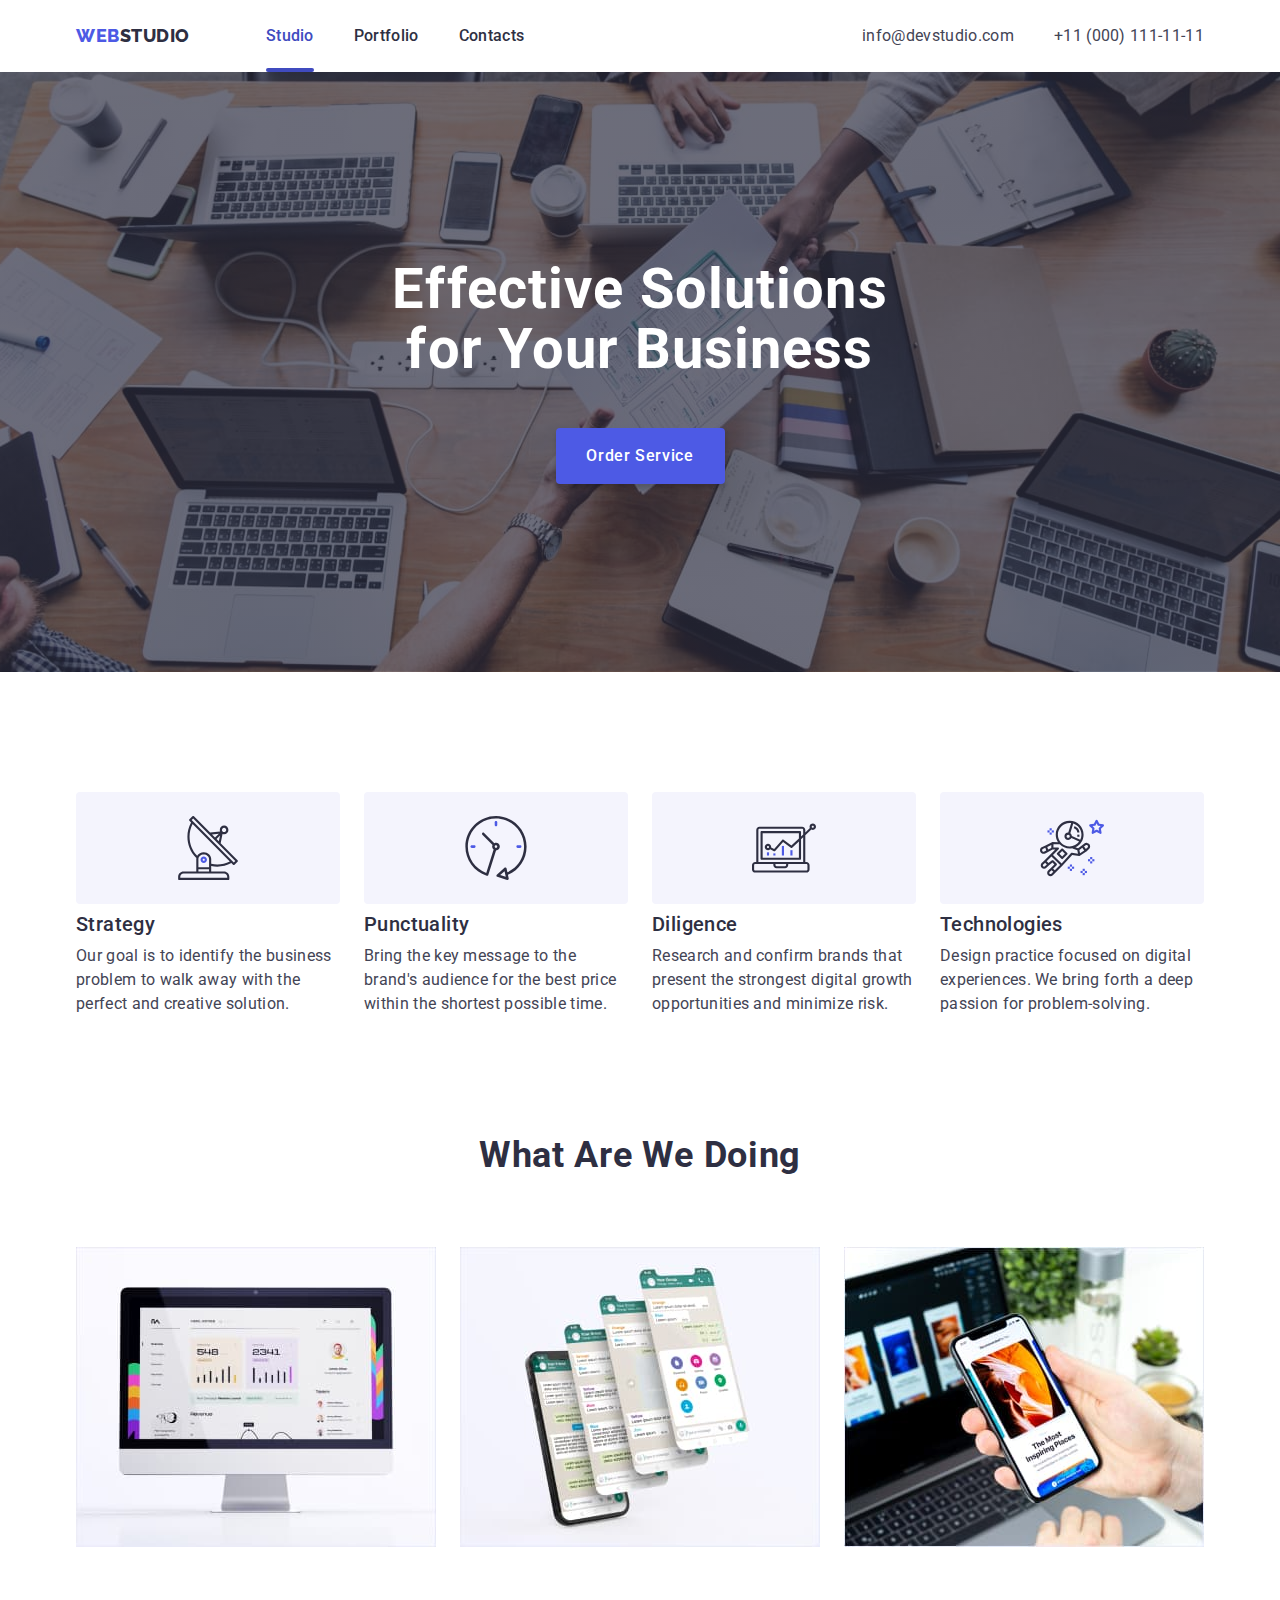
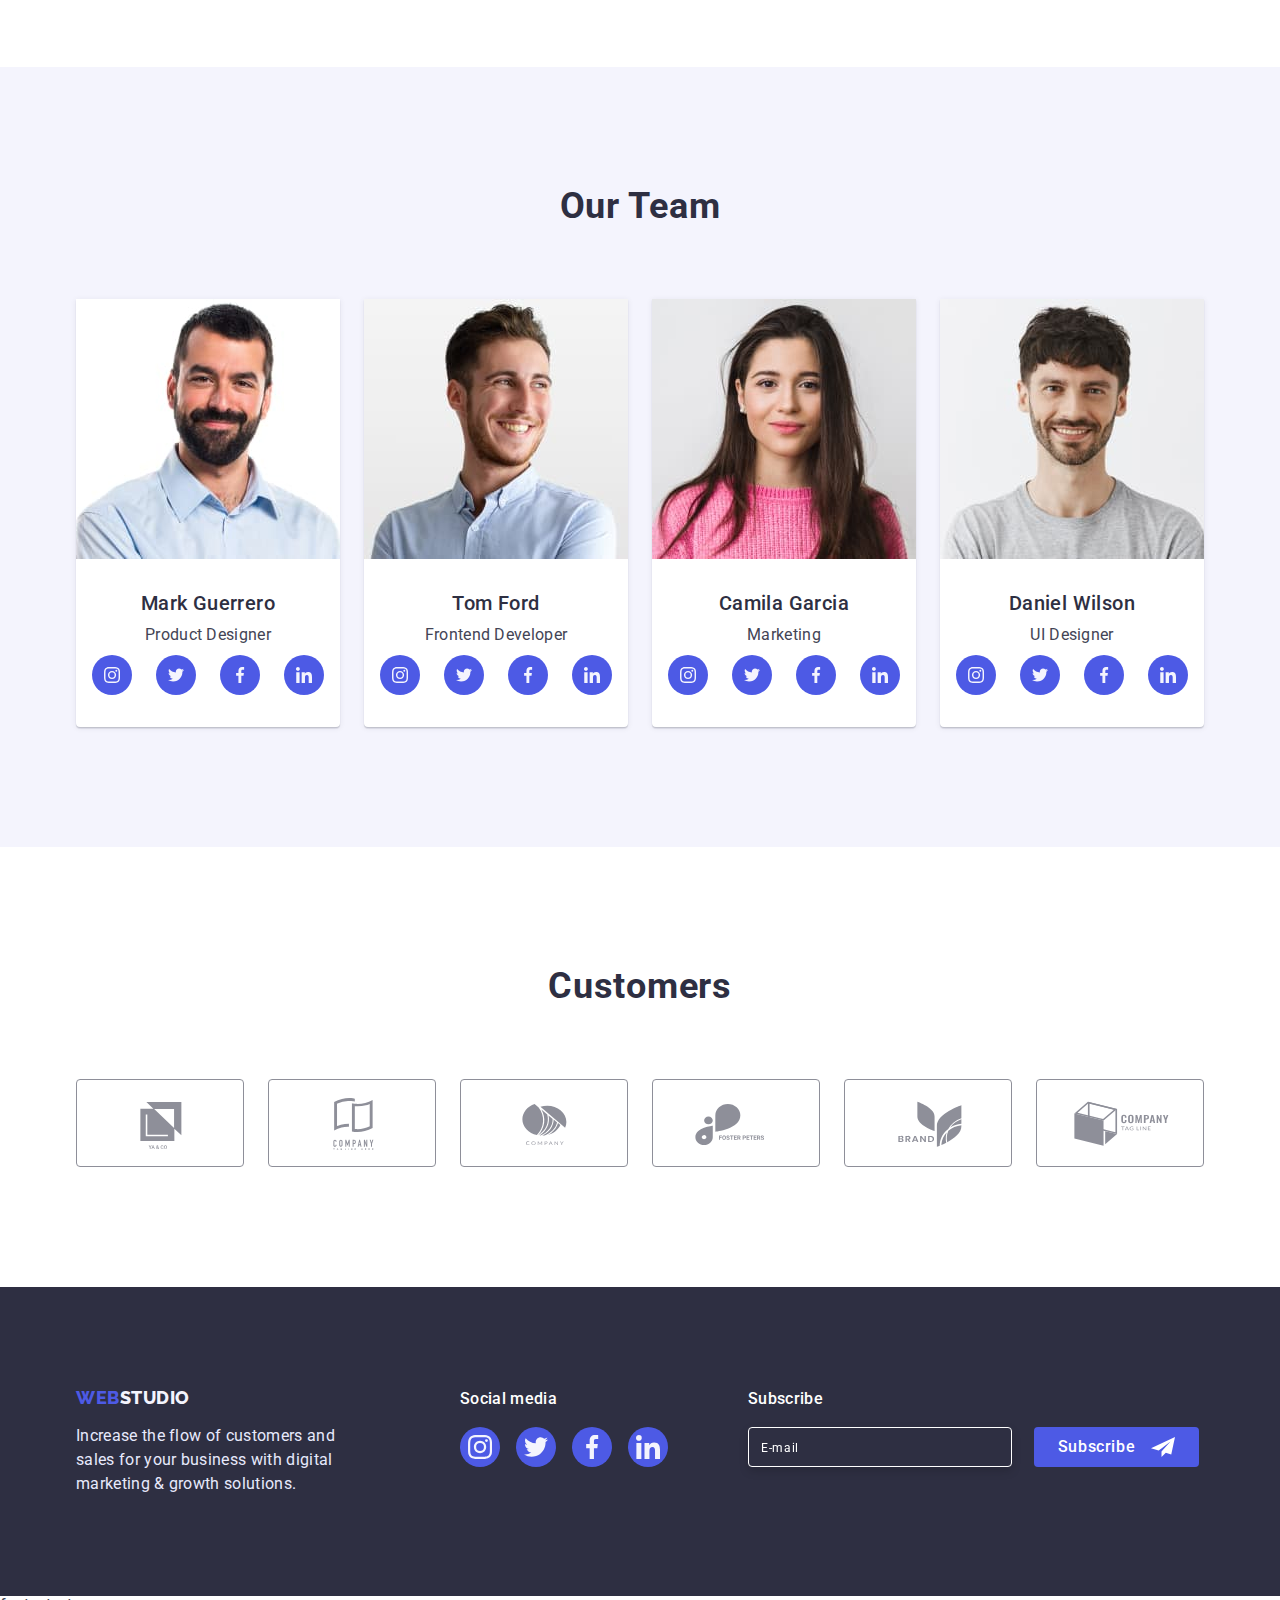
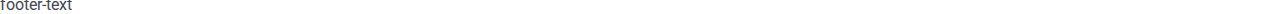
==== index.html @ 2ddf3254 "Add files via upload" ====
<!DOCTYPE html>
<html lang="en">
<head>
    <meta charset="UTF-8">
    <meta http-equiv="X-UA-Compatible" content="IE=edge">
    <meta name="viewport" content="width=device-width, initial-scale=1.0">
    <title>webstudio</title>
    <link rel="preconnect" href="https://fonts.googleapis.com">
    <link rel="preconnect" href="https://fonts.gstatic.com" crossorigin>
    <link rel="stylesheet" href="https://cdnjs.cloudflare.com/ajax/libs/modern-normalize/1.1.0/modern-normalize.min.css">


    <link href="https://fonts.googleapis.com/css2?family=Raleway:wght@800&display=swap" rel="stylesheet">
    <link href="https://fonts.googleapis.com/css2?family=Roboto:wght@400;500;700&display=swap" rel="stylesheet">
   
    <link rel="stylesheet" href="./css/styles.css">
</head>
<body>
<!-- ==============================  PAGE - HEADER  ================== -->
<header class="page-header">
    <div class="divheadindex container"> 
    <!--<div class="wrapper">-->
    <nav class="page-nav">
        <a class="logoone link" href="./index.html">Web<span class="span-logo-header">Studio</span></a>
        <!-- <div class="menu-nav"> -->
        <ul class="menu list">
            <li class="menu-item">
                <a class="menu-link first link" href="./index.html">Studio</a>
            </li>
            <li class="menu-item">
                <a class="menu-link link" href="./portfolio.html">Portfolio</a>
            </li>
            <li class="menu-item">
                <a class="menu-link link" href="">Contacts</a>
            </li>
        </ul>
        <!-- </div> -->
    </nav>
    

    <address class="address">
        <!-- <div class="menu-address"> -->
        <ul class="menu list">
            <li>
                <a class="contact-link link" href="mailto:info@devstudio.com">info@devstudio.com</a>
            </li>
            <li>
                <a class="contact-link link" href="tel:+110001111111">+11 (000) 111-11-11</a>
            </li>
        </ul>
        <!-- </div> -->
    </address>
</div>
</header>



<!-- ////////////////////  FIRST-SECTION     PAGE - MAIN   ////////////////// -->
<main>
<section class="hero-image">
    <div class="container">
    <h1 class="hero-imag-name">Effective Solutions<br>
    for Your Business</h1>
    <button type="button" class="btn" data-modal-open>Order Service</button>
    </div>
</section>
<!-- //////////////////// SECOND-SECTION   ////////////////// -->

<section class="section-two-no-name">
    <div class="container">
    <h2 class="visually-hidden name-sektion-two">Strategy-Technologies</h2>
    <ul class=" list-sekond-section list">
        <li class="section-two-elem"> 
            <div class="icon-box">
            <svg width="64" height="64">
                <use href="./images/sectwo.svg#icon-antenna-1" ></use>
            </svg>
            </div>
            <h3 class="name-sektion-elem">Strategy</h3>
            <p class="section-two-text text">Our goal is to identify the business problem to walk away with the perfect and creative solution.
            </p>
        </li>
        
            <li class="section-two-elem">
                <div class="icon-box">
                <svg width="64" height="64">
                    <use href="./images/sectwo.svg#icon-clock-1"></use>
                </svg>
                </div>
            <h3 class="name-sektion-elem">Punctuality</h3>
            <p class="text">Bring the key message to the brand's audience for the best price within the shortest possible time.</p>
        </li>
    
        <li class="section-two-elem">  
            <div class="icon-box">
            <svg width="64" height="64">
                <use href="./images/sectwo.svg#icon-diagram-1"></use>
            </svg>
            </div>
          <h3 class="name-sektion-elem">Diligence</h3>
            <p class="text" >Research and confirm brands that present the strongest digital growth opportunities and minimize risk.
        </p>
        </li>
        
            <li class="section-two-elem">
                <div class="icon-box">
                <svg width="64" height="64">
                    <use href="./images/sectwo.svg#icon-astronaut-1"></use>
                </svg>
                </div>
            <h3 class="name-sektion-elem">Technologies</h3>
            <p class="text" >Design practice focused on digital experiences. We bring forth a deep passion for problem-solving.
            </p>

        </li>
    </ul> 
    </div>
</section>
<!-- //////////////////// Three-SECTION   ////////////////// -->

<section class="section-three">
    <div class="container">
    <h2 class="name-sektion-three">What are we doing</h2>
    <ul class="tree-list list">
        <li class="tree-elem"><img src="./images/1mac.jpg" alt="cute cat" width="360"></li>
        <li class="tree-elem"><img src="./images/1iphone.jpg" alt="cute cat" width="360"></li>
        <li class="tree-elem"><img src="./images/1macbook.jpg" alt="cute cat" width="360"></li>
    </ul>
    </div>
</section> 

<!-- //////////////////// FO-SECTION   ////////////////// -->
<section class="section-fo">
    <div class="container">
            <h2 class="name-sektion-fo">Our Team</h2>
        <ul class="section-fo-list list">

            <li class="section-fo-list-elem">
            <img src="./images/photo1.jpg" alt="cute cat" width="264">
            <div class="name-worker">  
            <h3 class="name-sektion-fo-elem">Mark Guerrero</h3>
            <p class="text">Product Designer</p> 
        <ul class="cardcontent list">
            <li class="li-footer"><a class="soc-link link" href="https://instagram.com" target="_blank"
                    rel="noopener noreferrer" aria-label="Instagram icon">
                    <svg class="socials-icon" width="16" height="16">
                        <use href="./images/footer-icons.svg#icon-instagram-2"></use>
                    </svg>
                </a>
            </li>
        
            <li class="li-footer"><a class="soc-link link" href="https://instagram.com" target="_blank"
                    rel="noopener noreferrer" aria-label="Instagram icon">
                    <svg class="socials-icon" width="16" height="16">
                        <use href="./images/footer-icons.svg#icon-twitter-1"></use>
                    </svg>
                </a>
            </li>
        
            <li class="li-footer"><a class="soc-link link" href="https://instagram.com" target="_blank"
                    rel="noopener noreferrer" aria-label="Instagram icon">
                    <svg class="socials-icon" width="16" height="16">
                        <use href="./images/footer-icons.svg#icon-facebook-1"></use>
                    </svg>
                </a>
            </li>
        
            <li class="li-footer"><a class="soc-link link" href="https://instagram.com" target="_blank"
                    rel="noopener noreferrer" aria-label="Instagram icon">
                    <svg class="socials-icon" width="16" height="16">
                        <use href="./images/footer-icons.svg#icon-linkedin-1"></use>
                    </svg>
                </a>
            </li>
        </ul>
        
              </div>
            
            </li>

            <li class="section-fo-list-elem">
            <img src="./images/photo2.jpg" alt="cute cat" width="264">
            <div class="name-worker">
            <h3 class="name-sektion-fo-elem">Tom Ford</h3>
            <p class="text">Frontend Developer</p>

            <ul class="cardcontent list">
                <li class="li-footer"><a class="soc-link link" href="https://instagram.com" target="_blank"
                        rel="noopener noreferrer" aria-label="Instagram icon">
                        <svg class="socials-icon" width="16" height="16">
                            <use href="./images/footer-icons.svg#icon-instagram-2"></use>
                        </svg>
                    </a>
                </li>
            
                <li class="li-footer"><a class="soc-link link" href="https://instagram.com" target="_blank"
                        rel="noopener noreferrer" aria-label="Instagram icon">
                        <svg class="socials-icon" width="16" height="16">
                            <use href="./images/footer-icons.svg#icon-twitter-1"></use>
                        </svg>
                    </a>
                </li>
            
                <li class="li-footer"><a class="soc-link link" href="https://instagram.com" target="_blank"
                        rel="noopener noreferrer" aria-label="Instagram icon">
                        <svg class="socials-icon" width="16" height="16">
                            <use href="./images/footer-icons.svg#icon-facebook-1"></use>
                        </svg>
                    </a>
                </li>
            
                <li class="li-footer"><a class="soc-link link" href="https://instagram.com" target="_blank"
                        rel="noopener noreferrer" aria-label="Instagram icon">
                        <svg class="socials-icon" width="16" height="16">
                            <use href="./images/footer-icons.svg#icon-linkedin-1"></use>
                        </svg>
                    </a>
                </li>
            </ul>
          
            </div>
            </li>

            <li class="section-fo-list-elem">
            <img src="./images/photo3.jpg" alt="cute cat" width="264">
            <div class="name-worker">
            <h3 class="name-sektion-fo-elem">Camila Garcia</h3>
            <p class="text">Marketing</p>

            <ul class="cardcontent list">
                <li class="li-footer"><a class="soc-link link" href="https://instagram.com" target="_blank"
                        rel="noopener noreferrer" aria-label="Instagram icon">
                        <svg class="socials-icon" width="16" height="16">
                            <use href="./images/footer-icons.svg#icon-instagram-2"></use>
                        </svg>
                    </a>
                </li>
            
                <li class="li-footer"><a class="soc-link link" href="https://instagram.com" target="_blank"
                        rel="noopener noreferrer" aria-label="Instagram icon">
                        <svg class="socials-icon" width="16" height="16">
                            <use href="./images/footer-icons.svg#icon-twitter-1"></use>
                        </svg>
                    </a>
                </li>
            
                <li class="li-footer"><a class="soc-link link" href="https://instagram.com" target="_blank"
                        rel="noopener noreferrer" aria-label="Instagram icon">
                        <svg class="socials-icon" width="16" height="16">
                            <use href="./images/footer-icons.svg#icon-facebook-1"></use>
                        </svg>
                    </a>
                </li>
            
                <li class="li-footer"><a class="soc-link link" href="https://instagram.com" target="_blank"
                        rel="noopener noreferrer" aria-label="Instagram icon">
                        <svg class="socials-icon" width="16" height="16">
                            <use href="./images/footer-icons.svg#icon-linkedin-1"></use>
                        </svg>
                    </a>
                </li>
            </ul>
          
            </div>
            </li>
            
            <li class="section-fo-list-elem">      
            <img src="./images/photo4.jpg" alt="cute cat" width="264">
            <div class="name-worker">
            <h3 class="name-sektion-fo-elem">Daniel Wilson</h3>
            <p class="text">UI Designer</p>

            <ul class="cardcontent list">
                <li class="li-footer"><a class="soc-link link" href="https://instagram.com" target="_blank"
                        rel="noopener noreferrer" aria-label="Instagram icon">
                        <svg class="socials-icon" width="16" height="16">
                            <use href="./images/footer-icons.svg#icon-instagram-2"></use>
                        </svg>
                    </a>
                </li>
            
                <li class="li-footer"><a class="soc-link link" href="https://instagram.com" target="_blank"
                        rel="noopener noreferrer" aria-label="Instagram icon">
                        <svg class="socials-icon" width="16" height="16">
                            <use href="./images/footer-icons.svg#icon-twitter-1"></use>
                        </svg>
                    </a>
                </li>
            
                <li class="li-footer"><a class="soc-link link" href="https://instagram.com" target="_blank"
                        rel="noopener noreferrer" aria-label="Instagram icon">
                        <svg class="socials-icon" width="16" height="16">
                            <use href="./images/footer-icons.svg#icon-facebook-1"></use>
                        </svg>
                    </a>
                </li>
            
                <li class="li-footer"><a class="soc-link link" href="https://instagram.com" target="_blank"
                        rel="noopener noreferrer" aria-label="Instagram icon">
                        <svg class="socials-icon" width="16" height="16">
                            <use href="./images/footer-icons.svg#icon-linkedin-1"></use>
                        </svg>
                    </a>
                </li>
            </ul>
           
            </div>
            </li>
        </ul>
        </div>
</section>


<!-- ////////////////////  FIVE SECTION   ////////////////// -->

<section class="customer section">
    <div class="container">
        <h2 class="customers">Customers</h2>
            <ul class="client-list list">

                <li class="customer-client">
                    <a href="" class="client-link">
                        <svg class="client-icons" width="104" height="56">
                            <use href="./images/icons.svg#icon-Logo"></use>
                        </svg>
                    </a>
                </li>
                <li class="customer-client">
                    <a href="" class="client-link">
                        <svg class="client-icons" width="104" height="56">
                            <use href="./images/icons.svg#icon-Logo-1"></use>
                        </svg>
                    </a>
                </li>
                <li class="customer-client">
                    <a href="" class="client-link">
                        <svg class="client-icons" width="104" height="56">
                            <use href="./images/icons.svg#icon-Logo-2"></use>
                        </svg>
                    </a>
                </li>
                <li class="customer-client">
                    <a href="" class="client-link">
                    <svg class="client-icons" width="104" height="56">
                        <use href="./images/icons.svg#icon-Logo-4"></use>
                    </svg>
                    </a>
                </li>
                <li class="customer-client">
                    <a href="" class="client-link">
                    <svg class="client-icons" width="104" height="56">
                        <use href="./images/icons.svg#icon-Logo-5"></use>
                    </svg>
                    </a>
                </li>
                <li class="customer-client">
                    <a href="" class="client-link">
                    <svg class="client-icons" width="104" height="56">
                        <use href="./images/icons.svg#icon-Logo-6"></use>
                    </svg>
                    </a>
                </li>
            </ul>
    </div>
</section>
</main>
<!-- //////////////////// FOOTER   ////////////////// -->

<footer class="footer-site">
    <div class="footer-container container">
<!--  ============  footer left block    ==========  -->
                <div class="footer-left">
                    <a class="futer-logo-link link" href="./index.html">Web<span class="span-logo">Studio</span></a>
                    <p class="footer-text text">Increase the flow of customers and sales for your business with digital marketing & growth solutions.</p> 
                </div>
<!--  ============  footer right block    ==========  -->
                <div class="footer-right">
                    <p class="social-media text">Social media</p>
                 
                    <ul class="cardconten-futer list">
                        <li class="li-footer"><a class="socials-link link" href="https://instagram.com" target="_blank" rel="noopener noreferrer"
                                aria-label="Instagram icon">
                                <svg class="socials-icon-footer" width="24" height="24">
                                    <use href="./images/footer-icons.svg#icon-instagram-2"></use>
                                </svg>
                            </a>
                        </li>
                    
                        <li class="li-footer"><a class="socials-link link" href="https://instagram.com" target="_blank" rel="noopener noreferrer"
                                aria-label="Instagram icon">
                                <svg class="socials-icon-footer" width="24" height="24">
                                    <use href="./images/footer-icons.svg#icon-twitter-1"></use>
                                </svg>
                            </a>
                        </li>
                    
                        <li class="li-footer"><a class="socials-link link" href="https://instagram.com" target="_blank" rel="noopener noreferrer"
                                aria-label="Instagram icon">
                                <svg class="socials-icon-footer" width="24" height="24">
                                    <use href="./images/footer-icons.svg#icon-facebook-1"></use>
                                </svg>
                            </a>
                        </li>
                    
                        <li class="li-footer"><a class="socials-link link" href="https://instagram.com" target="_blank" rel="noopener noreferrer"
                                aria-label="Instagram icon">
                                <svg class="socials-icon-footer" width="24" height="24">
                                    <use href="./images/footer-icons.svg#icon-linkedin-1"></use>
                                </svg>
                            </a>
                        </li>
                    </ul>
            
                </div>
<!--   ====================  footer next right block   ================      -->

                <div class="footer-right-next">
                   
                    <p class="subscribe-media text">Subscribe</p>
                
                  <form class="contact-futer">
                    <label class="modal-form-field">
                       
                        <!-- <span class="modal-form-wrapper"> -->
                            <input id="email" type="text" class="footer-form-input" placeholder="E-mail" required pattern="^[a-z]+">
                            <!-- <span class="madal-form-input-desk">E-mail</span> -->
                        <!-- </span> -->
                    </label>

                        <button class="footer-button-subscribe">Subscribe
                         <svg  width="24" height="24">
                            <use href="./images/icons.svg#icon-telegramm-1"></use>    
                         </svg>
                        </button>
                </form>

               
                </div>
             </div>
</footer>


<!-- //////  =========  MODAL WINDOW   ==========  /////////// -->


<div class="backdrop is-hidden" data-modal >
    <div class="modal" >

     <!--   clouse button -->
        <button  type="button" class="modal-close-btn" data-modal-close>
         <svg class="model-close-btn-icon" width="18" height="18">
          <use href="./images/icons.svg#icon-close-black"></use>
        </svg>
        </button>

     <!--     modal form -->
<p class="text-modal text">Leave your contacts and we will call you back</p>
     <form class="modal-form">
        <label class="modal-form-field">
            <span class="madal-form-input-desk">Name</span>
            <span class="modal-form-wrapper">
                <input type="text" name="user_name" class="modal-form-input" required pattern="^[a-zA-Zа-яА-Я]+" minlength="2">
                 <svg class="modal-form-icon" width="12" height="12">
                     <use href="./images/icons.svg#icon-name-1"></use>
                 </svg>                          
            </span>
        </label>

        <label class="modal-form-field">
            <span class="madal-form-input-desk">Phone</span>
            <span class="modal-form-wrapper">
            <input type="tel" name="user_phone" class="modal-form-input" required pattern="[0-9]{3}-[0-9]{3}-[0-9]{2}-[0-9]{2}">
                <svg class="modal-form-icon" width="13" height="13">
                    <use href="./images/icons.svg#icon-tel-1"></use>
                    <title>xxx-xxx-xx-xx</title>
                </svg>
            </span>
           
        </label>

        <label class="modal-form-field">
            <span class="madal-form-input-desk">Email</span>
            <span class="modal-form-wrapper">
            <input type="text" class="modal-form-input" required pattern="^[a-z]+">
            <svg class="modal-form-icon" width="15" height="12">
                <use href="./images/icons.svg#icon-mail-1"></use>
            </svg>
            </span>
        </label>

        <label class="modal-form-field">
            <span class="madal-form-input-desk">Comment</span>
            <textarea 
            name="user_message" 
            class="modal-form-message" 
            placeholder="Text input"
            ></textarea>  
        </label>
</form>
        <input id="user-policy" type="checkbox" name="user-policy" class="modal-form-check visually-hidden">
        
        <label for="user-policy" class="modal-form-check-desc">I accept the terms and conditions of the &nbsp;<a href=""><span class="privacy-policy">Privacy Policy</span></a>
        </label>

        <button type="submit" class="modal-form-submit btn">Send</button>



     
    </div>
</div>

<!-- Вся твоя розмітка, включно з розміткою модалки -->
<!-- Ставимо перед закриваючим тегом body -->
    <script src="./js/modal.js"></script>
footer-text
</body>
</html>
---- css/styles.css ----
:root {
        --navy-blue: #2E2F42;
        --slate-text:#434455;
        --base-wait-color: #ffffff;
        --iris: #4D5AE5;
        --cornflower:#E7E9FC;
        --cloud:#f4f4fd;
        --ocean:#404BBF;
        --card-set-gap: 20px;
        --border-color: #e7e9fc;
        --card-shadow: 0px 2px 1px -1px rgba(0, 0, 0, 0.2),
                0px 1px 1px 0px rgba(0, 0, 0, 0.14), 0px 1px 3px 0px rgba(0, 0, 0, 0.12);
        --clients-icon-color: #8E8F99;
        --socials: #31d0aa;
        --transition-duration-and-func: 250ms linear;
        --animation: 250ms cubic-bezier(0.4, 0, 0.2, 1);
        --modal-color: #FCFCFC;
        }

*,
*::before,
* ::after {
box-sizing: border-box;
}

body {
        font-family: Roboto, sans-serif;
        color: var(--slate-text);
        background-color: var(--base-wait-color);
}

h1,
h2,
h3,
h4,
h5,
h6,
p,
ul {
    margin: 0;
}

.ul {
    margin-top: 0;
    margin-bottom: 0;
    padding-left: 0;
}

.list {
    list-style:none;
    padding: 0;
}

.link {
    text-decoration: none; 
}

.text {
        font-family: 'Roboto';
        font-style: normal;
        font-weight: 400;
        font-size: 16px;
        line-height: 24px;
        line-height: 1.5;
        letter-spacing: 0.02em;
        color: var(--slate-text); 
}
img {
    display: block;
}
.divheadindex {
     display: flex;
} 

.container {
    width: 1158px;
    padding-left: 15px;
    padding-right: 15px;
    align-items: center;
    margin-left: auto;
    margin-right: auto;
}
h3 {
    font-family: 'Roboto';
    font-style: normal;
    font-weight: 500;
    font-size: 20px;
    line-height: 24px;
    /* identical to box height, or 120% */

    letter-spacing: 0.02em;

    /* NAVY BLUE */

    color: var(--navy-blue);
}

.visually-hidden {
    position: absolute;
    width: 1px;
    height: 1px;
    margin: 1px;
    padding: 0;
    border: 0;
    clip: rect(0 0 0 0);
}
 /* ---------------------------------- PAGE - HEADER ------------ */
 
 .page-header {
    /* border-bottom: 1px solid #e7e9fc; */

    box-shadow: 0px 2px 1px rgba(46, 47, 66, 0.08), 0px 1px 1px rgba(46, 47, 66, 0.16), 0px 1px 6px rgba(46, 47, 66, 0.08);
 }
   .page-nav {
    display: flex;
    align-items: center; 
    margin-right: auto;
 }   
  
 .logoone {
     font-family: Raleway, sans-serif;
     font-weight: 800;
     font-size: 18px;
     line-height: 1.17;
     letter-spacing: 0.03em;
     text-transform: uppercase;
     color: var(--iris);
     margin-right: 76px;
 }

 .logoone > .span-logo-header {
     color: var(--navy-blue);
 }

.page-nav > .menu {
display: flex;
gap: 40px;
margin-right: auto;
}

  .address > .list {
        display: flex;
        gap: 40px;
        align-items: center; 
        list-style: none;    
 } 

 .menu-link {
    position: relative;
    padding-top: 24px;
    padding-bottom: 24px;
    font-weight: 500;
    display: block;
    font-size: 16px;
    line-height: 1.5;
    letter-spacing: 0.02em;
    color: var(--navy-blue);  
    transition: color 250ms cubic-bezier(0.4, 0, 0.2, 1);
 } 
.menu-link.first {
    color:#404BBF;
}
 .contact-link {
    padding-top: 24px;
        padding-bottom: 24px;
        font-weight: 400;
        display: block;
        font-size: 16px;
        line-height: 1.5;
        letter-spacing: 0.02em;
        color: var(--slate-text); 
        transition: color 250ms cubic-bezier(0.4, 0, 0.2, 1);
    }
 
.menu-link:hover,
.menu-link:focus {
    color: var(--ocean); 
    transition: color 500ms cubic-bezier(0.4, 0, 0.2, 1);
} 


.address .menu {
    display: flex;
    gap: 40px;
    align-items: center;
    display: flex;
    font-style: normal;
} 




.contact-link:hover,
.contact-link:focus {
    color:var(--ocean);
}

.menu-link.first::after {
    content: '';
    position: absolute;
    left: 0;
    bottom: 0;
    display: block;
    width: 100%;
    height: 4px;
    background-color: #404BBF;
    /* transition: transform 500ms cubic-bezier(0.4, 0, 0.2, 1); */
    border-radius: 2px;
}
/* /////////////////  INDEX - HTML   //////////////////////// */

.hero-image {
    background-image: linear-gradient(rgba(46, 47, 66, 0.7), rgba(46, 47, 66, 0.7)), url('../images/people-office.jpg');
    max-width: 1440px;
    /* height: 600px; */
    background-position: center;
    margin-left: auto;
    margin-right: auto;
    background-repeat: no-repeat;
    background-size: cover;
    text-align: center;
    padding: 188px 0;
   

}

 .hero-imag-name {
    margin-left: auto;
    margin-right: auto; 
    max-width: 496px;
    margin-bottom: 48px; 
font-size: 56px;
line-height: 1.07;
text-align: center;
letter-spacing: 0.02em;
color: var(--base-wait-color);

} 

.btn {
    border: none;
    display: block;
    min-width: 169px;
    height: 56px;
    border-radius: 4px;
    text-align: center;
    margin-left: auto; 
    margin-right: auto;
    /* margin: 48px 356px  188px 635px; */
    color: var(--base-wait-color);
    background-color: var(--iris);
    font-family: "Roboto", sans-serif;
    font-weight: 500;
    font-size: 16px;
    line-height: 1.5;
    letter-spacing: 0.04em;
    cursor: pointer;

    box-shadow: 0px 4px 4px rgba(0, 0, 0, 0.15);
    border-radius: 4px;
        transition: background-color 250ms cubic-bezier(0.4, 0, 0.2, 1);        
}

.btn:hover,
.btn:focus {
background-color: var(--ocean); 
}
/*  ////////////// --- -- INDEX -- SECTION 2 ---//////////////////  */

.visually-hidden {
    position: absolute;
    white-space: nowrap;
    width: 1px;
    height: 1px;
    overflow: hidden;
    border: 0;
    padding: 0;
    clip: rect(0 0 0 0);
    clip-path: inset(50%);
    margin: -1px;
}

.section-two-no-name {
    padding-top: 120px;
    padding-bottom: 120px;
    
}

.icon-box {
display: flex;
align-items: center;
justify-content: center;
height: 112px;
background-color: #f4f4fd;
border-radius: 4px;
margin-bottom: 8px;
}

.list-sekond-section {
    display: flex;
    gap: 24px;
}


.section-two-elem {
    flex-basis: calc((100% - 3 * 24px) / 4); 
   
}

.name-sektion-elem {
    margin-bottom: 8px;
    
}

.section-two-text {
    font-family: 'Roboto';
        font-style: normal;
        font-weight: 400;
        font-size: 16px;
        line-height: 24px;
        /* or 150% */
    
        letter-spacing: 0.02em;
    
        /* SLATE */
    
        color: #434455;

}
/*  //////////////-- INDEX -- SECTION 3 ---////////////////  */

.section-three {
    padding-bottom: 120px; 
    width: 1128;
}

.name-sektion-two,
.name-sektion-three,
.name-sektion-fo,
.name-section-five {
    margin-bottom: 72px;
    text-align: center;
    font-size: 36px;
    font-weight: 700;
    line-height: 1.1;
    text-align: center;
    letter-spacing: 0.02em;
    text-transform: capitalize;
    color: var(--navy-blue);
}
.tree-list {
    display: flex;
    gap: 24px;
}

.tree-elem {
    width: calc((100% - 48px) / 3 );
}

/*  /////////   INDEX   SECTION 4  ////////////  */
.cardcontent {
    display: flex;
    gap: 24px;
    /* max-height: 24px; */
    justify-content: center;
    background-position: center;
    margin-top: 8px;
}
  
.section-five {
    padding-top: 120px;
    padding-bottom: 120px;
}

.section-fo {
        padding-top: 120px;
        padding-bottom: 120px;
        background-color: var(--cloud); 
}

 .name-sektion-fo-elem {
    margin-bottom: 8px;
    text-align: center;
    
} 

.section-fo-list {
    display: flex;
    gap: 24px;
    padding: 0;
}

.section-fo-list-elem {
    background-color: var(--base-wait-color) ;
    box-shadow: 0px 1px 6px rgba(46, 47, 66, 0.08), 0px 1px 1px rgba(46, 47, 66, 0.16), 0px 2px 1px rgba(46, 47, 66, 0.08);
    border-radius: 0px 0px 4px 4px;
    width: calc((100% - 72px) / 4);
}

.name-worker {
padding: 32px 0; 
border-radius: 0px 0px 4px 4px;
}

.section-fo .text {
    letter-spacing: 0.02em;
    text-align: center;
}

/* ////////////////  CUSTOMERS LIST  5 SECTION ////////////// */
.customer {
    padding-top: 120px;
    padding-bottom: 120px;
}

.customers {
    text-align: center;
    font-family: 'Roboto';
    font-style: normal;
    margin-bottom: 72px;
    font-size: 36px;
    letter-spacing: 0.02em;
    color: #2E2F42;
    line-height: 1.1;
}

.client-list {
display: flex;
gap: 24px;;
} 

.client-link {
    display: flex;
    align-items: center;
    justify-content: center;
    width: 168px;
    height: 88px;
    border: 1px solid var(--clients-icon-color); 
    border-radius: 4px; 
    color: #8e8f99;
    transition: color var(--animation), border var(--animation);
    

}

.client-link:hover,
.client-link:focus {
    border-color: 1px solid var(--ocean);
    color: var(--ocean);
   
}

.client-icons {
    fill: currentColor; 
}

/* ////////////////  PORTFOLIO - HTML  ////////////// */

.menu-link.current::after {
            content: '';
            position: absolute;
            left: 0;
            bottom: 0;
            display: block;
            width: 100%;
            height: 4px;
            background-color: #404BBF;
            transition: color 250ms cubic-bezier(0.4, 0, 0.2, 1);
            border-radius: 2px;
}

.menu-link.current {
    color: #404BBF;
}
.portfolio-buttons {
    padding-top: 96px;
    padding-bottom: 120px;
    /* width: 1128; */
}

.pmainlist {
    display: flex;
    justify-content: center;
    gap: 24px;
    margin-bottom: 72px;
}

.btn-port {
    padding: 12px 24px;
    border: 1px solid var(--border-color);
    color: var(--iris);
    background-color: var(--cloud);
    font-family: Roboto, sans-serif;
    font-style: normal;
    font-weight: 500;
    font-size: 16px;
    line-height: 1.5;
    /* identical to box height, or 150% */
    text-align: center;
    letter-spacing: 0.04em;
    cursor: pointer;
    border-radius: 4px;
    transition: color 250ms cubic-bezier(0.4, 0, 0.2, 1), box-shadow 250ms cubic-bezier(0.4, 0, 0.2, 1), background-color 250ms cubic-bezier(0.4, 0, 0.2, 1), border 250ms cubic-bezier(0.4, 0, 0.2, 1) ; 
}

.btn-port:hover,
.btn-port:focus {
    box-shadow:0px 3px 1px rgba(0, 0, 0, 0.1), 0px 2px 1px rgba(0, 0, 0, 0.08), 0px 2px 2px rgba(0, 0, 0, 0.12);
    color: var(--base-wait-color);
    background-color: var(--ocean); 
    border: 1px solid transparent;
}


/*   //////////  PORTFOLIO  SECOND-SECTION   ////////  */
.port-item {
    display: flex;

}

.card-set {
    display: flex;
    /* align-items: center; */
    flex-wrap: wrap;
    column-gap: 24px;
    row-gap: 48px;
}

.port-link {
    transition: box-shadow var(--animation); 
}
.port-link:hover,
.port-link:focus {
    box-shadow: var(--card-shadow); 
    
    
}
 
.port-link:hover .paragraf-overlay,
.port-link:focus .paragraf-overlay {
transform: translate(0, 0); 
} 

.card-content {
    padding: 32px 16px;
    border: 1px solid var(--cornflower);
    border-top: none;
}

.card-heading {
    font-family: 'Roboto';
    font-style: normal;
    font-weight: 500;
    font-size: 20px;
    line-height: 24px;
    margin-bottom: 8px;
    /* identical to box height, or 120% */
    
    letter-spacing: 0.02em;
    color: var(--navy-blue);
    margin-bottom: 8px;
}

.card-text {
        font-size: 16px;
        line-height: 1.5;
        letter-spacing: 0.02em;
        color: var(--slate-text);
}

.portfolio-block {
    position: relative;
    overflow: hidden; 
} 


.paragraf-overlay {
    display: flex;
    top: 0;
    left: 0;
    width: 100%;
    height: 100%;

    line-height: 1.5;
    letter-spacing: 0.02em;

position: absolute;
text-align: left;
color: var(--cloud);
background: var(--iris);
padding: 40px 32px;
transform: translate(0, 100%);
transition: transform var(--animation);

}

.soc-link {
    width: 100%;
    height: 100%;
    background-color: var(--iris);
    border-radius: 50%;
    display: flex;
    gap: 16px;
    align-items: center;
    justify-content: center;
    transition: background-color 250ms cubic-bezier(0.4, 0, 0.2, 1);
}

.soc-link:hover,
.soc-link:focus {
    background-color: var(--ocean);
}

/*  ////////////////   FUTER  ///////////////////  */

 .footer-site {
    background-color: var(--navy-blue);
    padding-top: 100px;
    padding-bottom: 100px; 
} 


.footer-container {
display: flex; 
align-items: baseline;
}


.footer-site .logo{
display: inline-block;
}

.futer-logo-link {
    /* display: inline-block; */
    font-family: Raleway, sans-serif;
    font-weight: 800;
    font-size: 18px;
    line-height: 1.17;
    letter-spacing: 0.03em;
    text-transform: uppercase;
    color: var(--iris);
    display: block;
    margin-bottom: 16px;
}
.footer .logo:hover,
.footer .logo:focus {
    color: var(---base-wait-color);
}


.span-logo {
    color: var(--cloud);
}

.span-logo:hover
.span-logo:focus {
    color: var(--iris);
}

.footer-text {
        /* font-family: 'Roboto'; */

        /* font-style: normal;
        font-weight: 400;
        font-size: 16px;
        line-height: 1.5; */
    
        /* letter-spacing: 0.02em; */

        max-width: 264px;
        color:var(--cornflower);
        /* text-decoration: none;       */
}

.footer-left {
    margin-right: 120px;
}

.footer-right {
    margin-right: 80px;
}

.social-media,
.subscribe-media {
font-weight: 500;
color: var(--base-wait-color);
margin-bottom: 16px;
}


 .cardconten-futer {
        display: flex;
        gap: 16px; 
        /* max-height: 24px; */
        justify-content: center;
        background-position: center; 
         margin-top: 8px; 
}   


.li-footer {
    height: 40px;
    width: 40px;
}


.socials-link {
    width: 100%;
    height: 100%;
    background-color: var(--iris);
    border-radius:50%;
    display: flex;
    gap: 16px;
    align-items: center;
    justify-content: center;
    transition: background-color  var(--animation);
}

.socials-link:hover,
.socials-link:focus {
    background-color:var(--socials);
}


.socials-icon-footer {
 width: 24px;
 height: 24px;
 fill:var(--cloud);
}

.socials-icon {
    width: 16px;
    height: 16px;
    fill: var(--cloud);
}

/* =====================  right second block ============== */
.footer-form-input {

        font-weight: 400;
        font-size: 16px;
        line-height: 24px;
        color: #FFFFFF; 
        letter-spacing: 0.04em;

    outline: none;
    width: 264px;
    height: 40px;
    padding-left: 12px;
        font-style: #FFFFFF; 
        border: 1px solid #FFFFFF;
        filter: drop-shadow(0px 4px 4px rgba(0, 0, 0, 0.15));
        border-radius: 4px;
    background-color: var(--navy-blue);
}

.footer-form-input::placeholder  {
    color:#FFFFFF;
    font-size: 12px;
}
/* .footer-right-next {
    position: inline;
    display: block;
    outline: #31d0aa;
    background-color: #31d0aa;
} */

.contact-futer {
    display: flex;
    gap: 22px;
}

.footer-button-subscribe {
display: flex;
align-items: center;
justify-content: center;
font-weight: 500;
font-size: 16px;
line-height: 1.5;
letter-spacing: 0.04em;
gap: 16px;
width: 165px;
height: 40px;
/* margin-left: 24px; */
color: #FFFFFF;
cursor: pointer;
border-radius: 4px;
border-color: transparent;
background-color: var(--iris);
transition: background-color var(--animation);

}

.footer-button-subscribe:hover,
.footer-button-subscribe:hover {
    background-color: var(--ocean);
}

/* ---------- MODAL - WINDOW ----------------- */

.backdrop {
    position: fixed;
    top: 0;
    left: 0;
    /* z-index: 100; */
    width: 100%;
    height: 100%;
    background-color: rgba(0, 0, 0, 0.5); 
    transition: opacity 250ms cubic-bezier(0.4, 0, 0.2, 1), visibility 250ms cubic-bezier(0.4, 0, 0.2, 1);
}

.is-hidden {
    opacity:0;
    visibility:hidden; 
    pointer-events: none;
} 

.backdrop .is-hidden .modal {
    opacity: 0;
}

.modal {
    position: absolute;
    top: 50%;
    left: 50%;
    width: 408px;
    height: 584px;
    transform: translate(-50%, -50%);
    opacity: 1;
    background-color: var(--modal-color);
    box-shadow: 0px 1px 1px rgba(0, 0, 0, 0.14), 0px 1px 3px rgba(0, 0, 0, 0.12), 0px 2px 1px rgba(0, 0, 0, 0.2);
    border-radius: 4px;


    /* padding-top: 72px;
    padding-left: 24px;
    padding-right: 24px;
    padding-bottom: 24px; */

}


.modal-close-btn {

    position: absolute;
    top: 24px;
    right: 24px;
    display: flex;
    justify-content: center;
    align-items: center;
    width: 24px;
    height: 24px;
    border-radius: 50%;
    background-color: #E7E9FC;
    border: 1px solid rgba(0, 0, 0, 0.1);
    cursor: pointer;
    fill: #2E2F42;
    transition: fill 250ms cubic-bezier(0.4, 0, 0.2, 1), background-color 250ms cubic-bezier(0.4, 0, 0.2, 1);
}

.modal-close-btn:hover,
.modal-close-btn:focus {
    background-color: #404BBF;
    fill: #FFFFFF;

}
/* ===========  modal-form  ============ */
.modal-form {
    display: flex;
    flex-direction: column;

    padding: 0 24px 0 24px;
    margin-bottom: 16px;
}

.text-modal {
font-weight: 500;
/* font-size: 16px; */
/* line-height: 1.5; */
text-align: center;
/* letter-spacing: 0.02em; */
color: var(--navy-blue);

padding: 72px 24px 0 24px; 
margin-bottom: 16px;
/* display: flex; */

}

.madal-form-input-desk {
    display: block;
    font-weight: 400;
    font-size: 12px;
    line-height: 1.2;
    color: #8E8F99;
    margin-bottom: 4px;
}

.modal-form-wrapper {
position: relative;
} 

.modal-form-input {
    outline: none; 
    width: 100%;
    height: 40px;
    border: 1px solid rgba(46, 47, 66, 0.4);
    border-radius: 4px;
    padding-left: 42px;
    transition: border-color 250ms var(--navy-blue), fill 250ms var(--navy-blue);
}

.modal-form-input:hover,
.modal-form-input:focus + .modal-form-icon {
border-color: var(--iris);
fill: var(--iris);
}

.modal-form-icon {
    position: absolute;
    top: 3px;
    left: 16px;
    display: block;
    fill: var(--navy-blue);

   
}

/* .modal-form-icon:hover,
.modal-form-icon:focus {
    border-color:var(--iris);
    fill: var(--iris);
} */

.modal-form-message {
    
       font-family: 'Roboto';
        font-style: normal;
        font-weight: 400;
        font-size: 16px;
        color: var(--navy-blue);
        /* identical to box height, or 117% */
    padding-top: 8px;
    padding-right: 8px;
    padding-bottom: 8px;
    padding-left: 16px;
        letter-spacing: 0.04em;
        /* color: rgba(46, 47, 66, 0.4); */

    /* outline: none; */
    resize: none;
    width: 100%;
    min-height: 120px;
    display: block;
        line-height: 1.2;
        border: 1px solid rgba(46, 47, 66, 0.4);
        
        border-radius: 4px;
        transition: border-color 250ms rgba(46, 47, 66, 0.4) ;
}

.modal-form-message::placeholder {
    font-size: 12px;
}

 .modal-form-message:hover {
outline: none;
border-color: var(--iris);
} 

.modal-form-check-desc::before {
    display: block;
    width: 16px;
    height: 16px;
    content: " ";
   
    border-radius: 2px;
    margin-right: 12px;
border: 1px solid rgba(46, 47, 66, 0.4); 

transition: border 2000 cubic-bezier(0.4, 0, 0.2, 1);
}

.modal-form-check-desc {
    display: flex;
    align-items: center;
    font-weight: 400;
    font-size: 12px;
    line-height: 14px;
    padding-left: 24px;
    margin-bottom: 24px;
     letter-spacing: 0.04em;


cursor: pointer;

/* LIGHT SLATE */

/* color: #8E8F99;
color: var(--ocean); */
}

.modal-form-check:checked +.modal-form-check-desc::before {
    background-image: url("data:image/svg+xml,%3Csvg width='10' height='8' viewBox='0 0 10 8' fill='none' xmlns='http://www.w3.org/2000/svg'%3E%3Cpath d='M8.44558 0.255056C8.61838 0.089653 8.84834 -0.00178848 9.08693 2.65108e-05C9.32551 0.0018415 9.55407 0.0967713 9.72436 0.264784C9.89466 0.432797 9.99337 0.660752 9.99968 0.900549C10.006 1.14034 9.91939 1.37323 9.75816 1.55005L4.86357 7.70436C4.7794 7.79551 4.67782 7.86865 4.5649 7.91942C4.45198 7.97018 4.33003 7.99754 4.20636 7.99984C4.08268 8.00214 3.95981 7.97935 3.8451 7.93282C3.73038 7.88629 3.62618 7.81698 3.53872 7.72903L0.292827 4.46564C0.202435 4.38096 0.129933 4.27884 0.0796475 4.16537C0.0293621 4.05191 0.00232279 3.92942 0.000143182 3.80522C-0.00203643 3.68102 0.0206883 3.55765 0.0669613 3.44248C0.113234 3.3273 0.182108 3.22267 0.269473 3.13483C0.356838 3.047 0.460905 2.97775 0.575465 2.93123C0.690026 2.88471 0.812734 2.86186 0.936267 2.86405C1.0598 2.86624 1.18163 2.89343 1.29449 2.94398C1.40734 2.99454 1.50892 3.06743 1.59315 3.15831L4.16189 5.73967L8.42227 0.28219C8.42994 0.272694 8.43813 0.263635 8.4468 0.255056H8.44558Z' fill='%23F4F4FD'/%3E%3C/svg%3E ");
        background-position: center;
        background-repeat: no-repeat; 

        /* border-color: #31d0aa; */
        background-color: #404BBF;
        border: 1px solid #404BBF;
        border-radius: 2px; 
        background-size: 10px;
        transition: background-color 250ms cubic-bezier(0.4, 0, 0.2, 1), background-size 250ms cubic-bezier(0.4, 0, 0.2, 1);
        /* transition: beckground-color 2000ms cubic-bezier(0.075, 0.82, 0.165, 1), border-color cubic-bezier(0.075, 0.82, 0.165, 1), background-size cubic-bezier(0.075, 0.82, 0.165, 1); */
    /* opacity: 1;
    border: 2px  solid red; */
    /* background-image: url("../images/new/chec.svg");   */


}

.modal-form-check:fokus + .modal-form-check-desc::before {
    /* outline: 2px solid var(--iris);  */
    background-size: 10px; 

}

    /* .modal-form-submit { */
    /* +.modal-form-check-desc: :before */
    /* border: none;
    display: block;
    min-width: 169px;
    height: 56px;
    text-align: center;
    margin-left: auto;
    margin-right: auto; */
    /* margin: 48px 356px  188px 635px; */
    /* color: var(--base-wait-color); */

    /* background-color: var(--iris); */
    /* background-color: crimson; */
    /* font-family: "Roboto", sans-serif;
    font-weight: 500;
    font-size: 16px;
    line-height: 1.5;
    letter-spacing: 0.04em;
    cursor: pointer;

    box-shadow: 0px 4px 4px rgba(0, 0, 0, 0.15);
    border-radius: 4px; */
    /* transition: background-color 250ms cubic-bezier(0.4, 0, 0.2, 1), box-shadow 250ms cubic-bezier(0.4, 0, 0.2, 1); */

/* } */

/* 
.modal-form-submit:hover
.modal-form-submit:focus {
    background-color: var(--ocean);  
    background-color: brown;
}  */

.privacy-policy {
  color: var(--iris); 

}
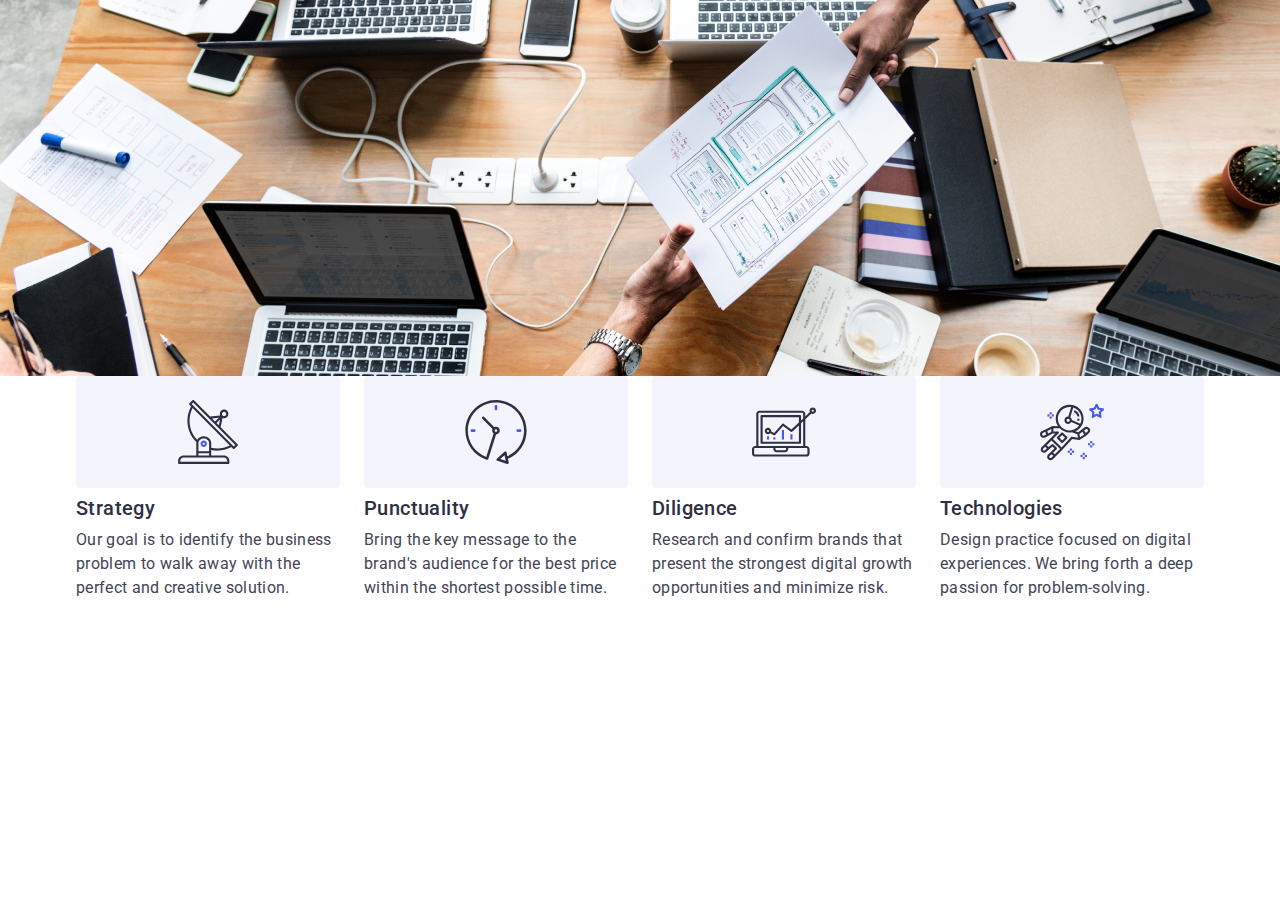
==== commit 52216870: "hero + second sectoin" ====
--- a/index.html
+++ b/index.html
@@ -17,13 +17,13 @@
 </head>
 <body>
 <!-- ==============================  PAGE - HEADER  ================== -->
-<header class="page-header">
-    <div class="divheadindex container"> 
+<!-- <header class="page-header">
+    <div class="divheadindex container">  -->
     <!--<div class="wrapper">-->
-    <nav class="page-nav">
-        <a class="logoone link" href="./index.html">Web<span class="span-logo-header">Studio</span></a>
+    <!-- <nav class="page-nav">
+        <a class="logoone link" href="./index.html">Web<span class="span-logo-header">Studio</span></a> -->
         <!-- <div class="menu-nav"> -->
-        <ul class="menu list">
+        <!-- <ul class="menu list">
             <li class="menu-item">
                 <a class="menu-link first link" href="./index.html">Studio</a>
             </li>
@@ -33,25 +33,25 @@
             <li class="menu-item">
                 <a class="menu-link link" href="">Contacts</a>
             </li>
-        </ul>
+        </ul> -->
         <!-- </div> -->
-    </nav>
+    <!-- </nav> -->
     
 
-    <address class="address">
+    <!-- <address class="address"> -->
         <!-- <div class="menu-address"> -->
-        <ul class="menu list">
+        <!-- <ul class="menu list">
             <li>
                 <a class="contact-link link" href="mailto:info@devstudio.com">info@devstudio.com</a>
             </li>
             <li>
                 <a class="contact-link link" href="tel:+110001111111">+11 (000) 111-11-11</a>
             </li>
-        </ul>
+        </ul> -->
         <!-- </div> -->
-    </address>
+    <!-- </address>
 </div>
-</header>
+</header> -->
 
 
 
@@ -59,9 +59,9 @@
 <main>
 <section class="hero-image">
     <div class="container">
-    <h1 class="hero-imag-name">Effective Solutions<br>
+    <!-- <h1 class="hero-imag-name">Effective Solutions<br>
     for Your Business</h1>
-    <button type="button" class="btn" data-modal-open>Order Service</button>
+    <button type="button" class="btn" data-modal-open>Order Service</button> -->
     </div>
 </section>
 <!-- //////////////////// SECOND-SECTION   ////////////////// -->
@@ -72,7 +72,7 @@
     <ul class=" list-sekond-section list">
         <li class="section-two-elem"> 
             <div class="icon-box">
-            <svg width="64" height="64">
+            <svg class="icon-two-section" width="64" height="64">
                 <use href="./images/sectwo.svg#icon-antenna-1" ></use>
             </svg>
             </div>
@@ -83,7 +83,7 @@
         
             <li class="section-two-elem">
                 <div class="icon-box">
-                <svg width="64" height="64">
+                <svg class="icon-two-section" width="64" height="64">
                     <use href="./images/sectwo.svg#icon-clock-1"></use>
                 </svg>
                 </div>
@@ -93,7 +93,7 @@
     
         <li class="section-two-elem">  
             <div class="icon-box">
-            <svg width="64" height="64">
+            <svg class="icon-two-section" width="64" height="64">
                 <use href="./images/sectwo.svg#icon-diagram-1"></use>
             </svg>
             </div>
@@ -104,7 +104,7 @@
         
             <li class="section-two-elem">
                 <div class="icon-box">
-                <svg width="64" height="64">
+                <svg class="icon-two-section" width="64" height="64">
                     <use href="./images/sectwo.svg#icon-astronaut-1"></use>
                 </svg>
                 </div>
@@ -115,10 +115,10 @@
         </li>
     </ul> 
     </div>
-</section>
+</section> 
 <!-- //////////////////// Three-SECTION   ////////////////// -->
 
-<section class="section-three">
+<!-- <section class="section-three">
     <div class="container">
     <h2 class="name-sektion-three">What are we doing</h2>
     <ul class="tree-list list">
@@ -127,10 +127,10 @@
         <li class="tree-elem"><img src="./images/1macbook.jpg" alt="cute cat" width="360"></li>
     </ul>
     </div>
-</section> 
+</section>  -->
 
 <!-- //////////////////// FO-SECTION   ////////////////// -->
-<section class="section-fo">
+<!-- <section class="section-fo">
     <div class="container">
             <h2 class="name-sektion-fo">Our Team</h2>
         <ul class="section-fo-list list">
@@ -308,12 +308,12 @@
             </li>
         </ul>
         </div>
-</section>
+</section> -->
 
 
 <!-- ////////////////////  FIVE SECTION   ////////////////// -->
 
-<section class="customer section">
+<!-- <section class="customer section">
     <div class="container">
         <h2 class="customers">Customers</h2>
             <ul class="client-list list">
@@ -363,18 +363,18 @@
             </ul>
     </div>
 </section>
-</main>
+</main> -->
 <!-- //////////////////// FOOTER   ////////////////// -->
 
-<footer class="footer-site">
-    <div class="footer-container container">
+<!-- <footer class="footer-site">
+    <div class="footer-container container"> -->
 <!--  ============  footer left block    ==========  -->
-                <div class="footer-left">
+                <!-- <div class="footer-left">
                     <a class="futer-logo-link link" href="./index.html">Web<span class="span-logo">Studio</span></a>
                     <p class="footer-text text">Increase the flow of customers and sales for your business with digital marketing & growth solutions.</p> 
-                </div>
+                </div> -->
 <!--  ============  footer right block    ==========  -->
-                <div class="footer-right">
+                <!-- <div class="footer-right">
                     <p class="social-media text">Social media</p>
                  
                     <ul class="cardconten-futer list">
@@ -411,21 +411,21 @@
                         </li>
                     </ul>
             
-                </div>
+                </div> -->
 <!--   ====================  footer next right block   ================      -->
 
-                <div class="footer-right-next">
+                <!-- <div class="footer-right-next">
                    
                     <p class="subscribe-media text">Subscribe</p>
                 
                   <form class="contact-futer">
-                    <label class="modal-form-field">
+                    <label class="footer-form-field"> -->
                        
                         <!-- <span class="modal-form-wrapper"> -->
-                            <input id="email" type="text" class="footer-form-input" placeholder="E-mail" required pattern="^[a-z]+">
+                            <!-- <input id="email" type="text" class="footer-form-input" placeholder="E-mail" required pattern="^[a-z]+"> -->
                             <!-- <span class="madal-form-input-desk">E-mail</span> -->
                         <!-- </span> -->
-                    </label>
+                    <!-- </label>
 
                         <button class="footer-button-subscribe">Subscribe
                          <svg  width="24" height="24">
@@ -437,14 +437,14 @@
                
                 </div>
              </div>
-</footer>
+</footer>  -->
 
 
 <!-- //////  =========  MODAL WINDOW   ==========  /////////// -->
 
 
 <div class="backdrop is-hidden" data-modal >
-    <div class="modal" >
+<div class="modal">
 
      <!--   clouse button -->
         <button  type="button" class="modal-close-btn" data-modal-close>
@@ -455,7 +455,9 @@
 
      <!--     modal form -->
 <p class="text-modal text">Leave your contacts and we will call you back</p>
+
      <form class="modal-form">
+        <div class="modal-field">
         <label class="modal-form-field">
             <span class="madal-form-input-desk">Name</span>
             <span class="modal-form-wrapper">
@@ -465,6 +467,7 @@
                  </svg>                          
             </span>
         </label>
+        </div>
 
         <label class="modal-form-field">
             <span class="madal-form-input-desk">Phone</span>
@@ -496,7 +499,7 @@
             placeholder="Text input"
             ></textarea>  
         </label>
-</form>
+
         <input id="user-policy" type="checkbox" name="user-policy" class="modal-form-check visually-hidden">
         
         <label for="user-policy" class="modal-form-check-desc">I accept the terms and conditions of the &nbsp;<a href=""><span class="privacy-policy">Privacy Policy</span></a>
@@ -504,7 +507,7 @@
 
         <button type="submit" class="modal-form-submit btn">Send</button>
 
-
+</form>
 
      
     </div>
@@ -513,6 +516,5 @@
 <!-- Вся твоя розмітка, включно з розміткою модалки -->
 <!-- Ставимо перед закриваючим тегом body -->
     <script src="./js/modal.js"></script>
-footer-text
 </body>
 </html> 
--- a/css/styles.css
+++ b/css/styles.css
@@ -60,7 +60,7 @@
         font-style: normal;
         font-weight: 400;
         font-size: 16px;
-        line-height: 24px;
+        /* line-height: 24px; */
         line-height: 1.5;
         letter-spacing: 0.02em;
         color: var(--slate-text); 
@@ -106,10 +106,10 @@
 }
  /* ---------------------------------- PAGE - HEADER ------------ */
  
- .page-header {
+ .page-header { 
     /* border-bottom: 1px solid #e7e9fc; */
 
-    box-shadow: 0px 2px 1px rgba(46, 47, 66, 0.08), 0px 1px 1px rgba(46, 47, 66, 0.16), 0px 1px 6px rgba(46, 47, 66, 0.08);
+box-shadow: 0px 2px 1px rgba(46, 47, 66, 0.08), 0px 1px 1px rgba(46, 47, 66, 0.16), 0px 1px 6px rgba(46, 47, 66, 0.08);
  }
    .page-nav {
     display: flex;
@@ -206,9 +206,10 @@
     background-color: #404BBF;
     /* transition: transform 500ms cubic-bezier(0.4, 0, 0.2, 1); */
     border-radius: 2px;
-}
+} 
+
 /* /////////////////  INDEX - HTML   //////////////////////// */
-
+/* /////////////////  INDEX - HTML TEST //////////////////////// */
 .hero-image {
     background-image: linear-gradient(rgba(46, 47, 66, 0.7), rgba(46, 47, 66, 0.7)), url('../images/people-office.jpg');
     max-width: 1440px;
@@ -265,9 +266,66 @@
 .btn:focus {
 background-color: var(--ocean); 
 }
+/* ============================    TEST HERO   ================= */
+/* 320 < Screen <480 */
+@media only screen and (max-width: 480px) {
+    .hero-image {
+        width: 480px;
+        background-size: cover;
+        background-position: center;
+        background-image: url(../images/hero/image428.jpg);
+        /* background-color: #31d0aa;  */
+    }
+
+    @media (min-device-pixel-ratio: 2),
+    (min-resolution:192dpi),
+    (min-resolution: 2dppx) {
+        .hero-image {
+            /* width: 480px; */
+            background-image: url(../images/hero/image428@2x.jpg);
+        }
+    }
+}
+
+
+@media only screen and (min-width: 768px) {
+    .hero-image {
+        display: flex;
+        flex-wrap: wrap;
+        width: 768px;
+        background-image: url(../images/hero/image768_hero.jpg);
+        /* background-color: #4f26c2;  */
+    }
+
+    @media (min-device-pixel-ratio: 2),
+    (min-resolution:192dpi),
+    (min-resolution: 2dppx) {
+        .hero-image {
+            background-image: url(../images/hero/imagehero_768@2x.jpg);
+        }
+    }
+}
+
+
+@media only screen and (min-width: 1140px) {
+    .hero-image {
+        width: 1440px;
+        background-image: url(../images/hero/people-office_1440.jpg);
+        /* background-color: brown; */
+    }
+
+    @media (min-device-pixel-ratio: 2),
+    (min-resolution:192dpi),
+    (min-resolution: 2dppx) {
+        .hero-image {
+            background-image: url(../images/hero/people-office_1440@2x.png);
+        }
+    }
+}
+/* /////////////////  INDEX - HTML TEST //////////////////////// */
 /*  ////////////// --- -- INDEX -- SECTION 2 ---//////////////////  */
 
-.visually-hidden {
+/* .visually-hidden {
     position: absolute;
     white-space: nowrap;
     width: 1px;
@@ -294,38 +352,140 @@
 background-color: #f4f4fd;
 border-radius: 4px;
 margin-bottom: 8px;
-}
-
+} */
+
+/* =========================   TEST   ===================================== */
+/* =====================  SECOND-SECTION   ================================ */
 .list-sekond-section {
-    display: flex;
-    gap: 24px;
-}
-
-
-.section-two-elem {
-    flex-basis: calc((100% - 3 * 24px) / 4); 
-   
-}
+    width: 396px;
+    display: flex;
+    flex-wrap: wrap;
+    gap: 72px 24px;
+}
+
+.icon-two-section {
+    display: none;
+}
+
 
 .name-sektion-elem {
+    display: flex;
+    align-items: center;
+    justify-content: center;
     margin-bottom: 8px;
     
 }
 
-.section-two-text {
-    font-family: 'Roboto';
+@media only screen and (min-width: 768px) {
+
+.icon-two-section {
+        display: none;
+    }
+
+    .name-sektion-elem {
+        display: flex;
+        align-items: flex-start;
+        justify-content: flex-start;
+        margin-bottom: 8px;
+    }
+
+    /* .svg-image {
+    display: none; 
+
+} */
+    .list-sekond-section {
+        width: 100%;
+        /* width: 356px; */
+        display: flex;
+        flex-wrap: wrap;
+        gap: 72px 24px;
+    }
+
+    .section-two-elem {
+        display: flex;
+        justify-content: center;
+        gap: 15px;
+        width: 100%;
+        flex-basis: calc((100% - 3 * 24px) / 2);
+    }
+
+
+    .section-two-text {
+        font-family: 'Roboto';
         font-style: normal;
         font-weight: 400;
         font-size: 16px;
-        line-height: 24px;
+        line-height: 1.5;
         /* or 150% */
-    
-        letter-spacing: 0.02em;
-    
+
+        /* letter-spacing: 0.02em; */
+
         /* SLATE */
-    
-        color: #434455;
-
+
+        /* color: #434455; */
+
+    }
+}
+
+@media only screen and (min-width: 1140px) {
+    .list-sekond-section {
+        width: 100%;
+        /* width: 356px; */
+        display: flex;
+        flex-wrap: wrap;
+        gap: 72px 24px;
+    }
+
+    .section-two-elem {
+        display: flex;
+        justify-content: center;
+        gap: 15px;
+        width: 100%;
+        flex-basis: calc((100% - 3 * 24px) / 4);
+    }
+
+    .section-two-text {
+        font-family: 'Roboto';
+        font-style: normal;
+        font-weight: 400;
+        font-size: 16px;
+        line-height: 1.5;
+    }
+
+    .icon-box {
+        display: flex;
+        align-items: center;
+        justify-content: center;
+        height: 112px;
+        background-color: #f4f4fd;
+        border-radius: 4px;
+        margin-bottom: 8px;
+        fill: #f4f4fd;
+        color: #FFFFFF;
+    }
+
+    .icon-two-section {
+        display: block;
+        /* outline: 0 none;
+    fill: #f4f4fd; */
+    }
+
+}
+
+.section-two-elem {
+    display: block;
+
+    /* flex-basis: calc((100% - 3 * 24px) / 4);  */
+
+}
+
+.section-two-text {
+    width: 100%;
+    font-family: 'Roboto';
+    font-style: normal;
+    font-weight: 400;
+    font-size: 16px;
+    line-height: 1.5;
 }
 /*  //////////////-- INDEX -- SECTION 3 ---////////////////  */
 
@@ -825,6 +985,7 @@
     left: 50%;
     width: 408px;
     height: 584px;
+    padding: 72px 24px 24px 24px;
     transform: translate(-50%, -50%);
     opacity: 1;
     background-color: var(--modal-color);
@@ -865,27 +1026,29 @@
 
 }
 /* ===========  modal-form  ============ */
-.modal-form {
-    display: flex;
-    flex-direction: column;
-
-    padding: 0 24px 0 24px;
-    margin-bottom: 16px;
-}
+/* .modal-form { */
+    /* display: flex; */
+    /* flex-direction: column; */
+
+    /* padding: 0 24px 0 24px; */
+    /* margin-bottom: 16px; */
+/* } */
 
 .text-modal {
 font-weight: 500;
-/* font-size: 16px; */
-/* line-height: 1.5; */
 text-align: center;
-/* letter-spacing: 0.02em; */
 color: var(--navy-blue);
 
-padding: 72px 24px 0 24px; 
+/* padding: 72px 24px 0 24px;  */
 margin-bottom: 16px;
-/* display: flex; */
-
-}
+
+}
+
+.modal-form-field {
+display: block;
+margin-bottom: 8px;
+}
+
 
 .madal-form-input-desk {
     display: block;
@@ -904,16 +1067,11 @@
     outline: none; 
     width: 100%;
     height: 40px;
+    /* margin-bottom: 8px; */
     border: 1px solid rgba(46, 47, 66, 0.4);
     border-radius: 4px;
     padding-left: 42px;
     transition: border-color 250ms var(--navy-blue), fill 250ms var(--navy-blue);
-}
-
-.modal-form-input:hover,
-.modal-form-input:focus + .modal-form-icon {
-border-color: var(--iris);
-fill: var(--iris);
 }
 
 .modal-form-icon {
@@ -922,15 +1080,25 @@
     left: 16px;
     display: block;
     fill: var(--navy-blue);
-
-   
-}
-
-/* .modal-form-icon:hover,
-.modal-form-icon:focus {
-    border-color:var(--iris);
+}
+
+.modal-form-input:focus + .modal-form-icon {
+    fill: var(--iris); 
+}
+
+.modal-form-input:hover + .modal-form-icon {
     fill: var(--iris);
-} */
+}
+
+.modal-form-input:focus {
+border-color: var(--iris);
+}
+
+.modal-form-input:hover {
+    border-color: var(--iris);
+}
+
+
 
 .modal-form-message {
     
@@ -938,6 +1106,7 @@
         font-style: normal;
         font-weight: 400;
         font-size: 16px;
+        margin-bottom: 16px;
         color: var(--navy-blue);
         /* identical to box height, or 117% */
     padding-top: 8px;
@@ -987,7 +1156,7 @@
     font-weight: 400;
     font-size: 12px;
     line-height: 14px;
-    padding-left: 24px;
+    /* padding-left: 24px; */
     margin-bottom: 24px;
      letter-spacing: 0.04em;
 
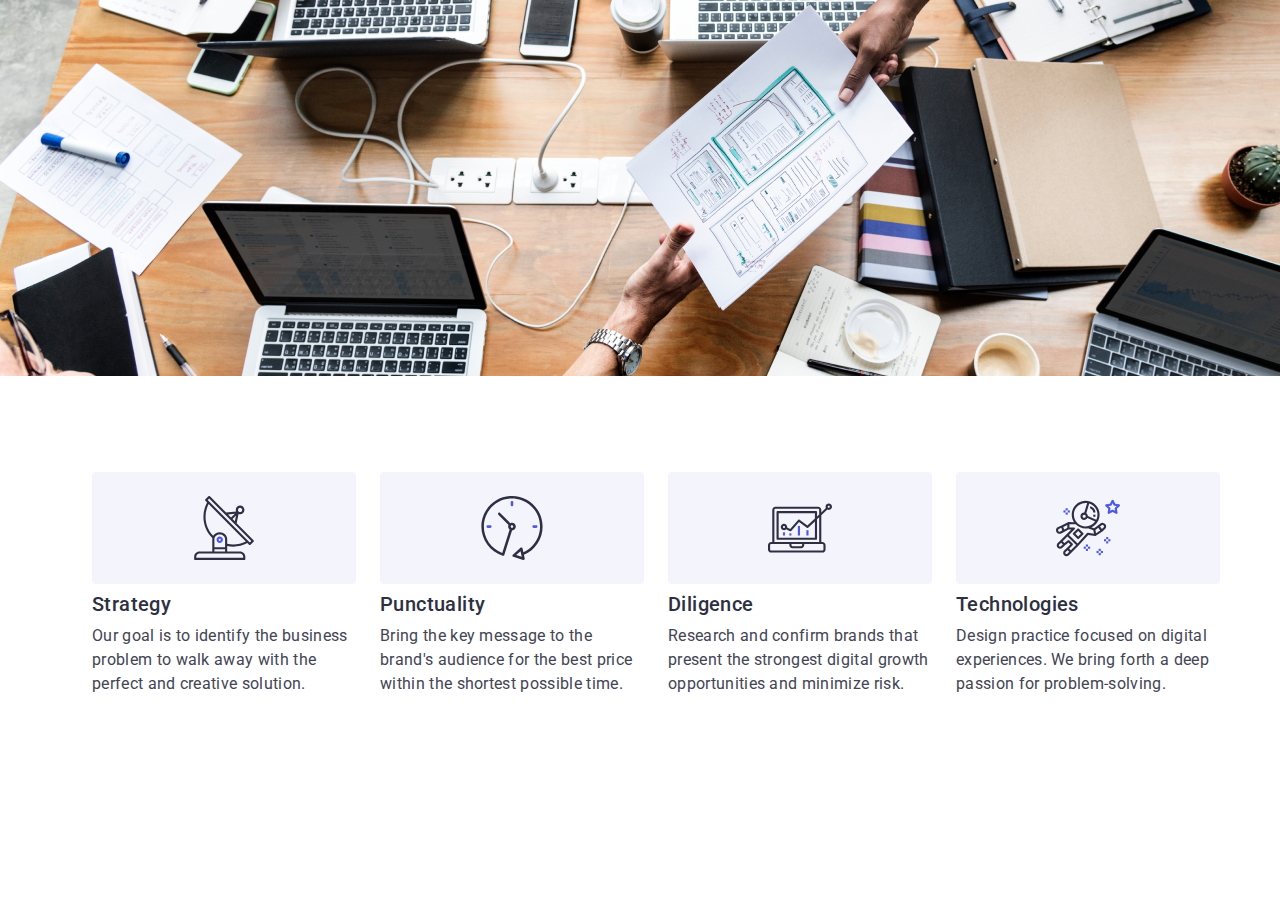
==== commit 1c3cb396: "hero +sekond ok" ====
--- a/index.html
+++ b/index.html
@@ -88,7 +88,7 @@
                 </svg>
                 </div>
             <h3 class="name-sektion-elem">Punctuality</h3>
-            <p class="text">Bring the key message to the brand's audience for the best price within the shortest possible time.</p>
+            <p class=" section-two-text text">Bring the key message to the brand's audience for the best price within the shortest possible time.</p>
         </li>
     
         <li class="section-two-elem">  
@@ -98,7 +98,7 @@
             </svg>
             </div>
           <h3 class="name-sektion-elem">Diligence</h3>
-            <p class="text" >Research and confirm brands that present the strongest digital growth opportunities and minimize risk.
+            <p class="section-two-text text" >Research and confirm brands that present the strongest digital growth opportunities and minimize risk.
         </p>
         </li>
         
@@ -109,7 +109,7 @@
                 </svg>
                 </div>
             <h3 class="name-sektion-elem">Technologies</h3>
-            <p class="text" >Design practice focused on digital experiences. We bring forth a deep passion for problem-solving.
+            <p class="section-two-text text" >Design practice focused on digital experiences. We bring forth a deep passion for problem-solving.
             </p>
 
         </li>
--- a/css/styles.css
+++ b/css/styles.css
@@ -209,6 +209,7 @@
 } 
 
 /* /////////////////  INDEX - HTML   //////////////////////// */
+
 /* /////////////////  INDEX - HTML TEST //////////////////////// */
 .hero-image {
     background-image: linear-gradient(rgba(46, 47, 66, 0.7), rgba(46, 47, 66, 0.7)), url('../images/people-office.jpg');
@@ -221,6 +222,7 @@
     background-size: cover;
     text-align: center;
     padding: 188px 0;
+    margin-bottom: 96px;
    
 
 }
@@ -268,24 +270,24 @@
 }
 /* ============================    TEST HERO   ================= */
 /* 320 < Screen <480 */
-@media only screen and (max-width: 480px) {
+/* @media only screen and (max-width: 480px) { */
     .hero-image {
         width: 480px;
         background-size: cover;
         background-position: center;
-        background-image: url(../images/hero/image428.jpg);
+        background-image: url(../images/hero/image428.png); 
         /* background-color: #31d0aa;  */
     }
 
-    @media (min-device-pixel-ratio: 2),
+    /* @media (min-device-pixel-ratio: 2),
     (min-resolution:192dpi),
-    (min-resolution: 2dppx) {
-        .hero-image {
-            /* width: 480px; */
-            background-image: url(../images/hero/image428@2x.jpg);
+    (min-resolution: 2dppx) {*/
+        .hero-image {  
+            width: 480px; 
+            background-image: url(../images/hero/image428@x2.png);
         }
-    }
-}
+    /* }
+}  */
 
 
 @media only screen and (min-width: 768px) {
@@ -293,7 +295,7 @@
         display: flex;
         flex-wrap: wrap;
         width: 768px;
-        background-image: url(../images/hero/image768_hero.jpg);
+        background-image: url(../images/hero/mage768.jpg);
         /* background-color: #4f26c2;  */
     }
 
@@ -301,7 +303,7 @@
     (min-resolution:192dpi),
     (min-resolution: 2dppx) {
         .hero-image {
-            background-image: url(../images/hero/imagehero_768@2x.jpg);
+            background-image: url(../images/hero/mage768@2x.jpg);
         }
     }
 }
@@ -356,11 +358,22 @@
 
 /* =========================   TEST   ===================================== */
 /* =====================  SECOND-SECTION   ================================ */
+
+.section-two-elem {
+    display: flex;
+    justify-content: center;
+    gap: 15px;
+    width: 100%;
+    flex-basis: calc((100% - 3 * 24px) / 1 );
+}
 .list-sekond-section {
-    width: 396px;
-    display: flex;
-    flex-wrap: wrap;
-    gap: 72px 24px;
+    margin-left: 16px;
+    margin-right: 16px;
+    /* width: 396px; */
+    width: 100vw;
+    display: flex;
+    flex-wrap: wrap; 
+    gap: 72px 24px;  
 }
 
 .icon-two-section {
@@ -375,61 +388,80 @@
     margin-bottom: 8px;
     
 }
-
-@media only screen and (min-width: 768px) {
+ .section-two-text {
+     /* display: flex;
+     align-items: center;
+     justify-content: center; */
+/* width: 396px;
+     flex: none;
+     order: 1;
+     align-self: stretch;
+     flex-grow: 0 */
+ }
+
+@media screen and (min-width: 768px) {
+    .list-sekond-section {
+        margin-left: 16px;
+        margin-right: 16px;
+            width: 100vw;
+            /* width: 356px;  */
+            display: flex;
+            flex-wrap: wrap;
+            gap: 72px 24px;
+        }
+
+        .section-two-elem {
+            display: flex;
+            justify-content: center;
+            gap: 15px;
+            width: 100%;
+            flex-basis: calc((100% - 3 * 24px) / 2);
+                  }
+
+ .section-two-text {
+    /* width: 351px;
+        height: 72px; */
+        /* display: block;
+        align-items: center;
+        justify-content: center; */
+     /* font-family: 'Roboto';
+     font-style: normal;
+     font-weight: 400;
+     font-size: 16px;
+     line-height: 1.5; */
+    flex: none;
+        order: 1;
+        align-self: stretch;
+        flex-grow: 0
+ }
+ 
 
 .icon-two-section {
         display: none;
     }
 
     .name-sektion-elem {
-        display: flex;
+        /* display: block; */
         align-items: flex-start;
         justify-content: flex-start;
         margin-bottom: 8px;
     }
-
-    /* .svg-image {
-    display: none; 
-
-} */
-    .list-sekond-section {
-        width: 100%;
-        /* width: 356px; */
-        display: flex;
-        flex-wrap: wrap;
-        gap: 72px 24px;
-    }
-
-    .section-two-elem {
-        display: flex;
-        justify-content: center;
-        gap: 15px;
-        width: 100%;
-        flex-basis: calc((100% - 3 * 24px) / 2);
-    }
-
-
-    .section-two-text {
-        font-family: 'Roboto';
-        font-style: normal;
-        font-weight: 400;
-        font-size: 16px;
-        line-height: 1.5;
-        /* or 150% */
-
-        /* letter-spacing: 0.02em; */
-
-        /* SLATE */
-
-        /* color: #434455; */
-
-    }
-}
+}
+   
+
+.section-two-elem { 
+    width: 100%;
+    /* display: block; */
+
+    /* flex-basis: calc((100% - 3 * 24px) / 4);  */
+
+}
+
 
 @media only screen and (min-width: 1140px) {
     .list-sekond-section {
         width: 100%;
+      
         /* width: 356px; */
         display: flex;
         flex-wrap: wrap;
@@ -445,11 +477,12 @@
     }
 
     .section-two-text {
-        font-family: 'Roboto';
+       
+        /* font-family: 'Roboto';
         font-style: normal;
         font-weight: 400;
         font-size: 16px;
-        line-height: 1.5;
+        line-height: 1.5; */
     }
 
     .icon-box {
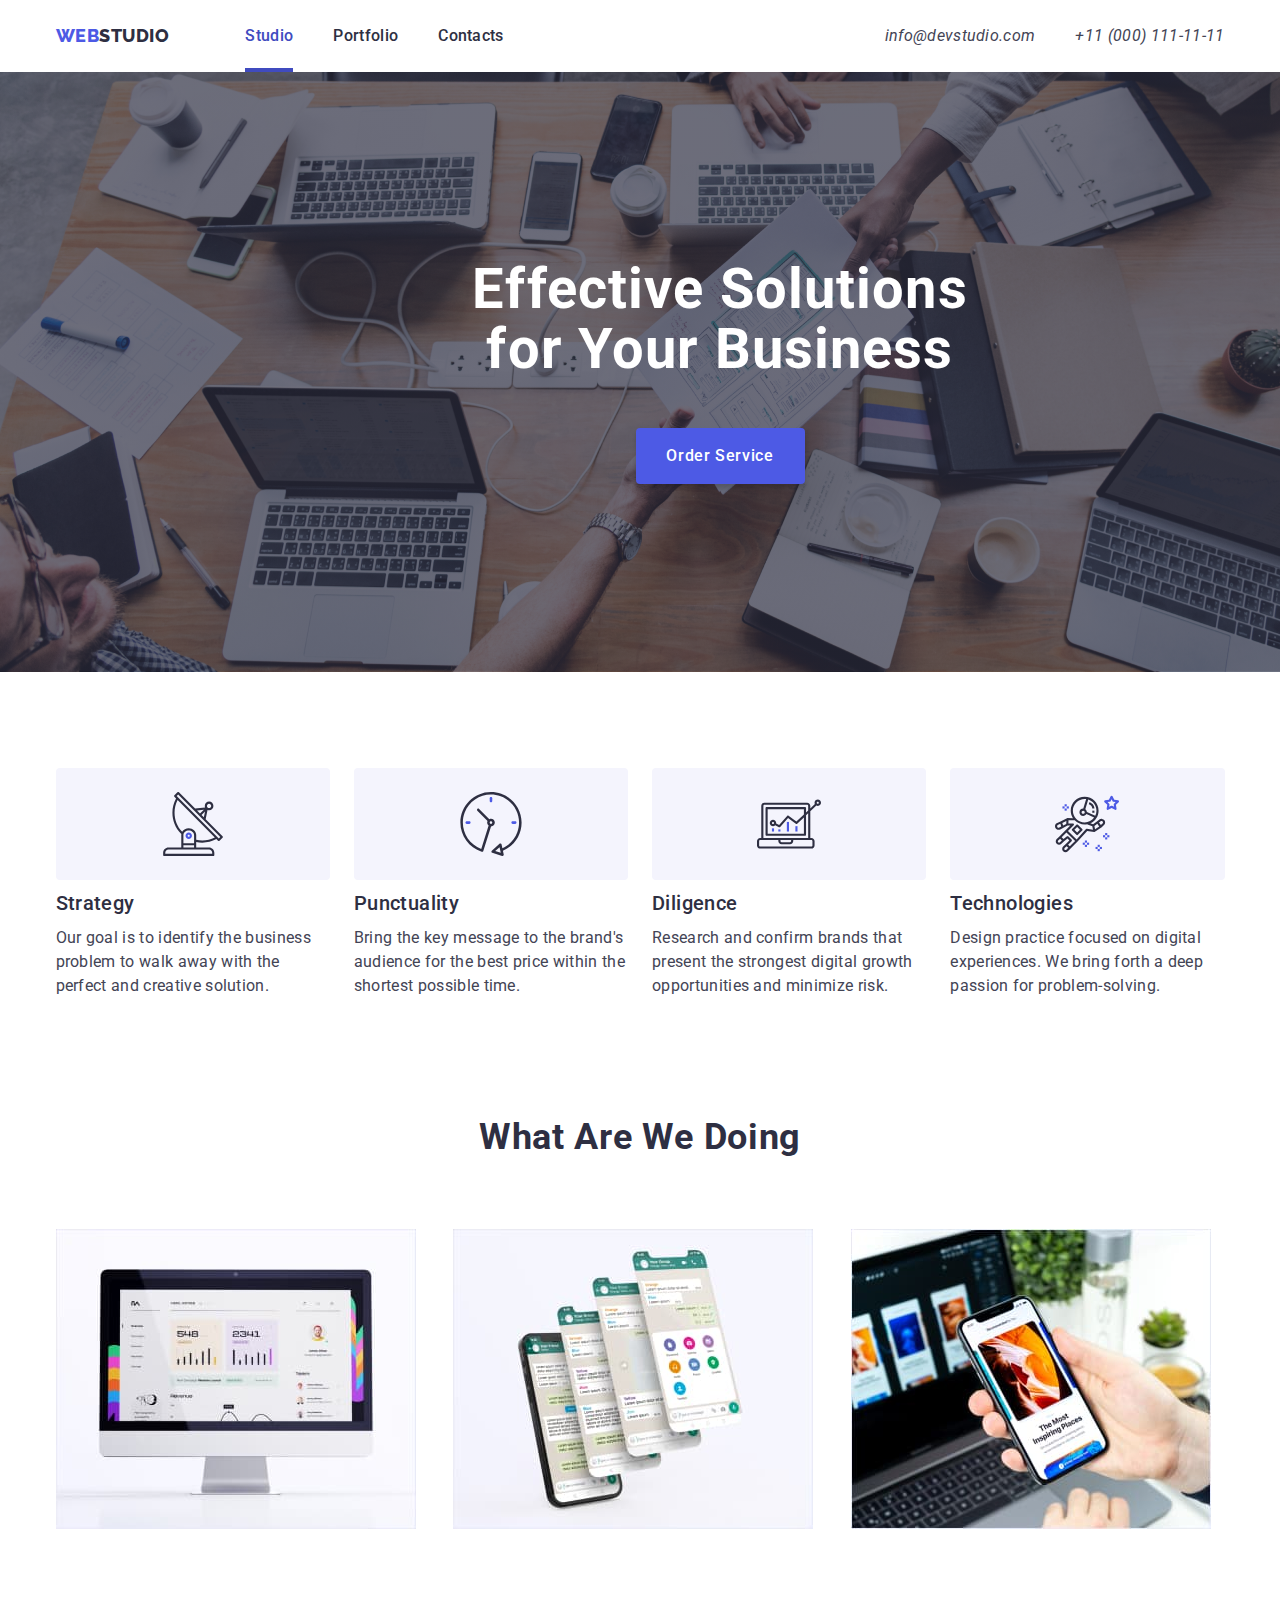
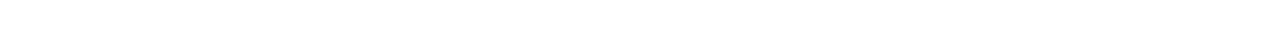
==== commit 9c2fdc6d: "commit 20-38" ====
--- a/index.html
+++ b/index.html
@@ -14,16 +14,22 @@
     <link href="https://fonts.googleapis.com/css2?family=Roboto:wght@400;500;700&display=swap" rel="stylesheet">
    
     <link rel="stylesheet" href="./css/styles.css">
+    <!-- <link rel="stylesheet" href="./components/main.scss">  -->
+    <link rel="stylesheet" href="./scss/main.css"> 
+
 </head>
 <body>
 <!-- ==============================  PAGE - HEADER  ================== -->
-<!-- <header class="page-header">
-    <div class="divheadindex container">  -->
-    <!--<div class="wrapper">-->
-    <!-- <nav class="page-nav">
-        <a class="logoone link" href="./index.html">Web<span class="span-logo-header">Studio</span></a> -->
-        <!-- <div class="menu-nav"> -->
-        <!-- <ul class="menu list">
+<!--  ===========   menu mobile  ========= -->
+
+<header class="page-header">
+    <div class="divheadindex container">  
+    <!-- <div class="wrapper"> -->
+    <nav class="page-nav">
+        <a class="logoone link" href="./index.html">Web<span class="span-logo-header">Studio</span></a> 
+
+
+        <ul class="menu list">
             <li class="menu-item">
                 <a class="menu-link first link" href="./index.html">Studio</a>
             </li>
@@ -33,36 +39,114 @@
             <li class="menu-item">
                 <a class="menu-link link" href="">Contacts</a>
             </li>
-        </ul> -->
+        </ul> 
         <!-- </div> -->
-    <!-- </nav> -->
+    </nav> 
+    <!-- ===============   MENU MOBILE  ================ -->
+
     
-
-    <!-- <address class="address"> -->
+    <button type="button"  class="menu-toggle js-open-menu" > 
+        <!-- aria-expanded="false" aria-controls="mobile-menu" -->
+        <svg class="button-mobile-icon" width="32" height="22">
+                 <use href="./images/sprite.svg#hamburger-converted"></use> 
+            <!-- <use href="./images/icons/icons.svg#icon-charm_menu-hamburger-converted"></use> -->
+        </svg>
+    </button>
+
+
+   <!-- ===============   MENU MOBILE  ================ -->
+    <address class="address">
         <!-- <div class="menu-address"> -->
-        <!-- <ul class="menu list">
+        <ul class="menu list">
             <li>
                 <a class="contact-link link" href="mailto:info@devstudio.com">info@devstudio.com</a>
             </li>
             <li>
                 <a class="contact-link link" href="tel:+110001111111">+11 (000) 111-11-11</a>
             </li>
-        </ul> -->
+        </ul>
+         <!-- </div> -->
+</address>
+</div>
+<!-- ========================= mobile menu ==================== -->
+    <div class="mobile-menu js-menu-container">
+        <div class="container mobile-menu-container">
+        <button class="mobile-menu-clouse-btn js-close-menu" >
+            <svg class="mobile-menu-clouse-icon  modal-close-btn" width="24" height="24">
+                <use href="./images/icons.svg#icon-close-black"></use>
+            </svg>
+        </button>
+        <ul class="mobile-menu-nav">
+            <li class="mobile-menu-element list">
+                <a class="menu-link first link" href>Studio</a>
+            </li>
+            <li class="mobile-menu-element list">
+                <a class="menu-link first link" href="">Portfolio</a>
+            </li>
+            <li class="mobile-menu-element list">
+                <a class="menu-link first link" href="">Contacts</a>
+            </li>
+        </ul>
+        <!-- <div class="mobile-menu-contact"> -->
+            <ul class="mobile-menu-contact-list">
+                <li class="phone-number">+11 (000) 111-11-11</li>
+                <li class="mobile-menu-email">info@devstudio.com</li>
+            </ul>
         <!-- </div> -->
-    <!-- </address>
-</div>
-</header> -->
+        <ul class="mobile-cardcontent list">
+            <li class="li-footer"><a class="socials-link link" href="https://instagram.com" target="_blank"
+                    rel="noopener noreferrer" aria-label="Instagram icon">
+                    <svg class="socials-icon-footer" width="24" height="24">
+                        <use href="./images/footer-icons.svg#icon-instagram-2"></use>
+                    </svg>
+                </a>
+            </li>
+        
+            <li class="li-footer"><a class="socials-link link" href="https://instagram.com" target="_blank"
+                    rel="noopener noreferrer" aria-label="Instagram icon">
+                    <svg class="socials-icon-footer" width="24" height="24">
+                        <use href="./images/footer-icons.svg#icon-twitter-1"></use>
+                    </svg>
+                </a>
+            </li>
+        
+            <li class="li-footer"><a class="socials-link link" href="https://instagram.com" target="_blank"
+                    rel="noopener noreferrer" aria-label="Instagram icon">
+                    <svg class="socials-icon-footer" width="24" height="24">
+                        <use href="./images/footer-icons.svg#icon-facebook-1"></use>
+                    </svg>
+                </a>
+            </li>
+        
+            <li class="li-footer"><a class="socials-link link" href="https://instagram.com" target="_blank"
+                    rel="noopener noreferrer" aria-label="Instagram icon">
+                    <svg class="socials-icon-footer" width="24" height="24">
+                        <use href="./images/footer-icons.svg#icon-linkedin-1"></use>
+                    </svg>
+                </a>
+            </li>
+        </ul>
+        </div>
+
+        
+    </div>
+</header>
+
+
+
+
+
 
 
 
 <!-- ////////////////////  FIRST-SECTION     PAGE - MAIN   ////////////////// -->
 <main>
 <section class="hero-image">
-    <div class="container">
-    <!-- <h1 class="hero-imag-name">Effective Solutions<br>
+    <!-- <div class="container"> -->
+    <h1 class="hero-imag-name">Effective Solutions<br>
     for Your Business</h1>
-    <button type="button" class="btn" data-modal-open>Order Service</button> -->
-    </div>
+    <button type="button" class="btn" data-modal-open>Order Service</button> 
+    <!-- </div> -->
 </section>
 <!-- //////////////////// SECOND-SECTION   ////////////////// -->
 
@@ -115,10 +199,10 @@
         </li>
     </ul> 
     </div>
-</section> 
+</section>
 <!-- //////////////////// Three-SECTION   ////////////////// -->
 
-<!-- <section class="section-three">
+<section class="section-three">
     <div class="container">
     <h2 class="name-sektion-three">What are we doing</h2>
     <ul class="tree-list list">
@@ -127,7 +211,7 @@
         <li class="tree-elem"><img src="./images/1macbook.jpg" alt="cute cat" width="360"></li>
     </ul>
     </div>
-</section>  -->
+</section> 
 
 <!-- //////////////////// FO-SECTION   ////////////////// -->
 <!-- <section class="section-fo">
@@ -308,7 +392,7 @@
             </li>
         </ul>
         </div>
-</section> -->
+</section>  -->
 
 
 <!-- ////////////////////  FIVE SECTION   ////////////////// -->
@@ -515,6 +599,7 @@
 
 <!-- Вся твоя розмітка, включно з розміткою модалки -->
 <!-- Ставимо перед закриваючим тегом body -->
+    <script src="./js/mobile-menu.js"></script>
     <script src="./js/modal.js"></script>
 </body>
 </html> 
--- a/css/styles.css
+++ b/css/styles.css
@@ -72,14 +72,14 @@
      display: flex;
 } 
 
-.container {
+/* .container {
     width: 1158px;
     padding-left: 15px;
     padding-right: 15px;
     align-items: center;
     margin-left: auto;
     margin-right: auto;
-}
+}  */
 h3 {
     font-family: 'Roboto';
     font-style: normal;
@@ -106,17 +106,19 @@
 }
  /* ---------------------------------- PAGE - HEADER ------------ */
  
- .page-header { 
+ .page-header {  
     /* border-bottom: 1px solid #e7e9fc; */
 
-box-shadow: 0px 2px 1px rgba(46, 47, 66, 0.08), 0px 1px 1px rgba(46, 47, 66, 0.16), 0px 1px 6px rgba(46, 47, 66, 0.08);
- }
+box-shadow: 0px 2px 1px rgba(46, 47, 66, 0.08), 0px 1px 1px rgba(46, 47, 66, 0.16), 0px 1px 6px rgba(46, 47, 66, 0.08); 
+  }
+
    .page-nav {
     display: flex;
     align-items: center; 
     margin-right: auto;
  }   
-  
+
+
  .logoone {
      font-family: Raleway, sans-serif;
      font-weight: 800;
@@ -130,22 +132,11 @@
 
  .logoone > .span-logo-header {
      color: var(--navy-blue);
- }
-
-.page-nav > .menu {
-display: flex;
-gap: 40px;
-margin-right: auto;
-}
-
-  .address > .list {
-        display: flex;
-        gap: 40px;
-        align-items: center; 
-        list-style: none;    
  } 
 
- .menu-link {
+   
+
+   /* .menu-link {
     position: relative;
     padding-top: 24px;
     padding-bottom: 24px;
@@ -156,45 +147,126 @@
     letter-spacing: 0.02em;
     color: var(--navy-blue);  
     transition: color 250ms cubic-bezier(0.4, 0, 0.2, 1);
- } 
+ }   */
+
+
 .menu-link.first {
-    color:#404BBF;
-}
- .contact-link {
-    padding-top: 24px;
+    /* color:#404BBF; */
+    color: var(--navy-blue);
+} 
+
+ /* .contact-link {
+ 
+        font-weight: 400;
+        /* display: block; */
+        /* font-size: 16px;
+        line-height: 1.5;
+        letter-spacing: 0.02em;
+        color: var(--slate-text); 
+        transition: color 250ms cubic-bezier(0.4, 0, 0.2, 1);  */
+       
+    /* }   */
+
+  
+.menu-link:hover,
+.menu-link:focus {
+    color: var(--ocean); 
+    transition: color 500ms cubic-bezier(0.4, 0, 0.2, 1);
+}  
+
+.contact-link:hover,
+.contact-link:focus {
+    color:var(--ocean);
+}
+
+
+/* /////////////////  INDEX - HTML TEST  HEADER  START 14.05.23  //////////////////////// */
+
+/* 0px - 767px */
+ @media screen and (max-width: 767px) {
+    
+    .menu {
+        display: none;
+    } 
+    
+    .contact-link {
+        font-size: 36px;
+        color: var(--slate-text);
+         }
+}
+
+   .divheadindex {
+    display: flex;
+    align-items: center;
+    /* justify-content: space-between; */
+    padding: 0 15px;
+   } 
+
+   .menu-toggle {
+       min-height: 40px;
+       min-width: 40px;
+       display: flex;
+       align-items: center;
+       justify-content: center;
+       margin: 0;
+       padding: 0;
+       background-color: var(--biggest-text-color);
+       cursor: pointer;
+       border: none;
+       border-radius: 50%;
+       outline: none;
+       padding-top: 24px;
+       padding-bottom: 24px;
+   } 
+   
+   
+   /* =================      767px 1199px   ====================*/
+@media screen and (min-width: 768px) {
+    .menu-link.first {
+            color:#404BBF;
+        }
+
+    .menu-link {
+        position: relative;
+        padding-top: 24px;
         padding-bottom: 24px;
-        font-weight: 400;
+        font-weight: 500;
         display: block;
         font-size: 16px;
         line-height: 1.5;
         letter-spacing: 0.02em;
-        color: var(--slate-text); 
+        color: var(--navy-blue);
         transition: color 250ms cubic-bezier(0.4, 0, 0.2, 1);
     }
- 
-.menu-link:hover,
-.menu-link:focus {
-    color: var(--ocean); 
-    transition: color 500ms cubic-bezier(0.4, 0, 0.2, 1);
-} 
-
-
-.address .menu {
-    display: flex;
-    gap: 40px;
-    align-items: center;
-    display: flex;
-    font-style: normal;
-} 
-
-
-
-
-.contact-link:hover,
-.contact-link:focus {
-    color:var(--ocean);
-}
-
+                
+    .contact-link {
+    
+            font-weight: 400;
+            /* display: block; */
+            font-size: 16px;
+            line-height: 1.5;
+            letter-spacing: 0.02em;
+            color: var(--slate-text);
+            transition: color 250ms cubic-bezier(0.4, 0, 0.2, 1);
+    
+        }
+
+    .menu-toggle {
+        display: none;
+    }
+    .page-nav > .menu {
+        display: flex;
+        gap: 40px;
+        margin-right: auto;
+    } 
+        .address>.list {
+            /* display: flex; */
+            gap: 40px;
+            align-items: center;
+            list-style: none;
+        }
+
+ /* ====   underline  ==== */
 .menu-link.first::after {
     content: '';
     position: absolute;
@@ -203,41 +275,44 @@
     display: block;
     width: 100%;
     height: 4px;
-    background-color: #404BBF;
-    /* transition: transform 500ms cubic-bezier(0.4, 0, 0.2, 1); */
-    border-radius: 2px;
-} 
-
-/* /////////////////  INDEX - HTML   //////////////////////// */
-
-/* /////////////////  INDEX - HTML TEST //////////////////////// */
-.hero-image {
-    background-image: linear-gradient(rgba(46, 47, 66, 0.7), rgba(46, 47, 66, 0.7)), url('../images/people-office.jpg');
-    max-width: 1440px;
+    background-color: #404BBF; 
+                /* transition: transform 500ms cubic-bezier(0.4, 0, 0.2, 1); */
+    }            /* border-radius: 2px;*/
+}
+ /* =================      > 1199px   ====================*/
+@media screen and (min-width: 1199px) {
+    .address>.list {
+        display: flex;
+    }
+}
+/* /////////////////  INDEX - HTML TEST HEADER END  //////////////////////// */
+/* .hero-image {
+    background-image: linear-gradient(rgba(46, 47, 66, 0.7), rgba(46, 47, 66, 0.7)), url('../images/people-office.jpg'); */
+    /* max-width: 1440px; */
     /* height: 600px; */
-    background-position: center;
+    /* background-position: center;
     margin-left: auto;
     margin-right: auto;
     background-repeat: no-repeat;
     background-size: cover;
     text-align: center;
     padding: 188px 0;
-    margin-bottom: 96px;
+    margin-bottom: 96px; */
    
 
-}
+/* } */
 
  .hero-imag-name {
+    text-align: center;
     margin-left: auto;
     margin-right: auto; 
-    max-width: 496px;
-    margin-bottom: 48px; 
-font-size: 56px;
+    max-width: 320px;
+    margin-bottom: 72px; 
+font-size: 36px;
 line-height: 1.07;
 text-align: center;
 letter-spacing: 0.02em;
 color: var(--base-wait-color);
-
 } 
 
 .btn {
@@ -271,59 +346,130 @@
 /* ============================    TEST HERO   ================= */
 /* 320 < Screen <480 */
 /* @media only screen and (max-width: 480px) { */
+    /* .container {
+            width: 480px;
+            padding-left: 15px;
+            padding-right: 15px;
+            align-items: center;
+            margin-left: auto;
+            margin-right: auto;
+        } */
+@media only screen and (max-width: 768px) { 
     .hero-image {
-        width: 480px;
+        /* width: 480px;  */
         background-size: cover;
         background-position: center;
-        background-image: url(../images/hero/image428.png); 
-        /* background-color: #31d0aa;  */
+
+        background-image: linear-gradient(rgba(46, 47, 66, 0.7), rgba(46, 47, 66, 0.7)), url('../images/hero/image428.png');
+        /* max-width: 480px; */
+                margin-left: auto;
+                margin-right: auto;
+                padding-top: 112px;
+                padding-bottom: 112px;
+                background-repeat: no-repeat;
+                background-size: cover;
+                text-align: center;
+                /* padding: 188px 0; */
+                margin-bottom: 96px;
     }
 
-    /* @media (min-device-pixel-ratio: 2),
+     @media (min-device-pixel-ratio: 2),
     (min-resolution:192dpi),
-    (min-resolution: 2dppx) {*/
+    (min-resolution: 2dppx) { 
         .hero-image {  
-            width: 480px; 
-            background-image: url(../images/hero/image428@x2.png);
+            /* width: 480px;  */
+            /* background-image: url(../images/hero/image428@x2.png); */
+        background-image: linear-gradient(rgba(46, 47, 66, 0.7), rgba(46, 47, 66, 0.7)), url('../images/hero/image428@x2.png');
+        /* background-color: chocolate; */
         }
-    /* }
-}  */
+    }
+ }  
 
 
 @media only screen and (min-width: 768px) {
+    
+
     .hero-image {
-        display: flex;
+        /* display: flex; */
         flex-wrap: wrap;
-        width: 768px;
-        background-image: url(../images/hero/mage768.jpg);
+        justify-content: center;
+        /* width: 768px; */
+        /* background-image: url(../images/hero/mage768.jpg); */
         /* background-color: #4f26c2;  */
+/* background-color: chocolate; */
+        background-image: linear-gradient(rgba(46, 47, 66, 0.7), rgba(46, 47, 66, 0.7)), url('../images/hero/mage768.jpg');
+            /* max-width: 768px;  */
+            background-position: center;
+            margin-left: auto;
+            margin-right: auto;
+            background-repeat: no-repeat;
+            background-size: cover;
+            text-align: center;
+            padding: 188px 0;
+            margin-bottom: 96px;
     }
 
     @media (min-device-pixel-ratio: 2),
     (min-resolution:192dpi),
     (min-resolution: 2dppx) {
         .hero-image {
-            background-image: url(../images/hero/mage768@2x.jpg);
+            /* background-image: url(../images/hero/mage768@2x.jpg); */
+            background-image: linear-gradient(rgba(46, 47, 66, 0.7), rgba(46, 47, 66, 0.7)), url('../images/hero/mage768@2x.jpg');
         }
-    }
-}
-
-
-@media only screen and (min-width: 1140px) {
+               
+                                 
+}
+
+ .hero-imag-name {
+     margin-left: auto;
+     margin-right: auto;
+     max-width: 768px;
+     margin-bottom: 48px;
+     font-size: 56px;
+     line-height: 1.07;
+     text-align: center;
+     letter-spacing: 0.02em;
+     color: var(--base-wait-color);
+ }
+}
+
+@media only screen and (min-width: 1199px) {
+    .container {
+            width: 1199px; 
+            padding-left: 15px;
+            padding-right: 15px;
+            align-items: center;
+            margin-left: auto;
+            margin-right: auto;
+        } 
     .hero-image {
-        width: 1440px;
-        background-image: url(../images/hero/people-office_1440.jpg);
-        /* background-color: brown; */
+        width: 1440px; 
+        background-image: linear-gradient(rgba(46, 47, 66, 0.7), rgba(46, 47, 66, 0.7)), url('../images/hero/dark-bg_desktop.jpg'); 
     }
 
     @media (min-device-pixel-ratio: 2),
     (min-resolution:192dpi),
     (min-resolution: 2dppx) {
         .hero-image {
-            background-image: url(../images/hero/people-office_1440@2x.png);
+            background-image: linear-gradient(rgba(46, 47, 66, 0.7), rgba(46, 47, 66, 0.7)), url('../images/hero/dark-bg_desktop@2x.jpg');
         }
+
+                
     }
-}
+
+        .hero-imag-name {
+            margin-left: auto;
+            margin-right: auto;
+            max-width: 768px;
+            margin-bottom: 48px;
+            font-size: 56px;
+            line-height: 1.07;
+            text-align: center;
+            letter-spacing: 0.02em;
+            color: var(--base-wait-color);
+        }
+ }
+
 /* /////////////////  INDEX - HTML TEST //////////////////////// */
 /*  ////////////// --- -- INDEX -- SECTION 2 ---//////////////////  */
 
@@ -358,48 +504,62 @@
 
 /* =========================   TEST   ===================================== */
 /* =====================  SECOND-SECTION   ================================ */
-
-.section-two-elem {
-    display: flex;
-    justify-content: center;
-    gap: 15px;
-    width: 100%;
-    flex-basis: calc((100% - 3 * 24px) / 1 );
-}
+/* ========= MOBILE ======= ????? */
+@media screen and (max-width:768px) {
+     .container { 
+      max-width: 768px; 
+      display: flex;
+      flex-wrap: wrap;
+      gap: 24px;
+  } 
 .list-sekond-section {
     margin-left: 16px;
     margin-right: 16px;
     /* width: 396px; */
     width: 100vw;
     display: flex;
-    flex-wrap: wrap; 
-    gap: 72px 24px;  
+    flex-wrap: wrap;
+    gap: 72px 24px;
+}
+.section-two-elem {
+    display: flex;
+    justify-content: center;
+    gap: 15px;
+    width: 100%;
+    flex-basis: calc((100% - 3 * 24px) / 1 );
+}
+
+.name-sektion-elem {
+    font-weight: 700;
+    font-size: 36px;
+    display: flex;
+    align-items: center;
+    justify-content: center;
+    margin-bottom: 8px;   
 }
 
 .icon-two-section {
     display: none;
 }
-
-
-.name-sektion-elem {
-    display: flex;
-    align-items: center;
+}
+/* ======== TABLET  ================ */
+@media screen and (min-width: 768px) and (max-width: 1199px) {
+    .container { 
+        /* max-width: 768px; */
+        display: flex;
+        flex-wrap: wrap;
+        gap: 24px;
+    } 
+
+.section-two-elem {
+    display: flex;
     justify-content: center;
-    margin-bottom: 8px;
+    gap: 15px; 
+            width: 100%; 
+     margin-bottom: 48px;
+    flex-basis: calc((100% - 2 * 24px) / 2); 
     
-}
- .section-two-text {
-     /* display: flex;
-     align-items: center;
-     justify-content: center; */
-/* width: 396px;
-     flex: none;
-     order: 1;
-     align-self: stretch;
-     flex-grow: 0 */
- }
-
-@media screen and (min-width: 768px) {
+            } 
     .list-sekond-section {
         margin-left: 16px;
         margin-right: 16px;
@@ -410,31 +570,8 @@
             gap: 72px 24px;
         }
 
-        .section-two-elem {
-            display: flex;
-            justify-content: center;
-            gap: 15px;
-            width: 100%;
-            flex-basis: calc((100% - 3 * 24px) / 2);
-                  }
-
- .section-two-text {
-    /* width: 351px;
-        height: 72px; */
-        /* display: block;
-        align-items: center;
-        justify-content: center; */
-     /* font-family: 'Roboto';
-     font-style: normal;
-     font-weight: 400;
-     font-size: 16px;
-     line-height: 1.5; */
-    flex: none;
-        order: 1;
-        align-self: stretch;
-        flex-grow: 0
- }
- 
+
+
 
 .icon-two-section {
         display: none;
@@ -442,30 +579,34 @@
 
     .name-sektion-elem {
         /* display: block; */
+        font-weight: 700;
+            font-size: 36px;
         align-items: flex-start;
         justify-content: flex-start;
         margin-bottom: 8px;
     }
 }
-   
-
-.section-two-elem { 
-    width: 100%;
-    /* display: block; */
-
-    /* flex-basis: calc((100% - 3 * 24px) / 4);  */
-
-}
-
-
-@media only screen and (min-width: 1140px) {
+
+
+   .section-two-text {
+       width: 100%;
+       font-size: 16px;
+       line-height: 1.5;
+       /* flex: none;
+        order: 1;
+        align-self: stretch;
+        flex-grow: 0 */
+   }
+
+/* =======  DESCTOP  ===================== */
+@media only screen and (min-width: 1199px) {
     .list-sekond-section {
         width: 100%;
-      
-        /* width: 356px; */
+      /* width: 356px; */
         display: flex;
         flex-wrap: wrap;
         gap: 72px 24px;
+        padding-bottom: 120px;
     }
 
     .section-two-elem {
@@ -476,14 +617,6 @@
         flex-basis: calc((100% - 3 * 24px) / 4);
     }
 
-    .section-two-text {
-       
-        /* font-family: 'Roboto';
-        font-style: normal;
-        font-weight: 400;
-        font-size: 16px;
-        line-height: 1.5; */
-    }
 
     .icon-box {
         display: flex;
@@ -503,28 +636,51 @@
     fill: #f4f4fd; */
     }
 
+         .name-sektion-elem {
+             font-weight: 500;
+             font-size: 20px;
+             line-height: 1.5;
+             align-items: flex-start;
+             justify-content: flex-start;
+             margin-bottom: 8px;
+         }
+
 }
 
 .section-two-elem {
     display: block;
 
-    /* flex-basis: calc((100% - 3 * 24px) / 4);  */
-
-}
+}
+
 
 .section-two-text {
     width: 100%;
-    font-family: 'Roboto';
+    /* font-family: 'Roboto';
     font-style: normal;
-    font-weight: 400;
+    font-weight: 400; */
     font-size: 16px;
     line-height: 1.5;
 }
+
+
 /*  //////////////-- INDEX -- SECTION 3 ---////////////////  */
-
+@media screen and (max-width: 768px) {
+    .section-three {
+            display: none;
+        }
+    
+}
+
+@media screen and (max-width: 1199px) {
+    .section-three {
+            display: none;
+        }
+}
+@media screen and (min-width: 1199px){
 .section-three {
     padding-bottom: 120px; 
     width: 1128;
+}
 }
 
 .name-sektion-two,
@@ -544,6 +700,7 @@
 .tree-list {
     display: flex;
     gap: 24px;
+    padding: 0;
 }
 
 .tree-elem {
@@ -552,25 +709,35 @@
 
 /*  /////////   INDEX   SECTION 4  ////////////  */
 .cardcontent {
-    display: flex;
+    display: flex; 
     gap: 24px;
+    /* row-gap: 74px; */
     /* max-height: 24px; */
     justify-content: center;
     background-position: center;
-    margin-top: 8px;
+    margin-top: 8px; 
 }
   
 .section-five {
     padding-top: 120px;
     padding-bottom: 120px;
 }
+@media screen and (min-width: 768px) {
 
 .section-fo {
         padding-top: 120px;
         padding-bottom: 120px;
-        background-color: var(--cloud); 
-}
-
+        background-color: #f4f4fd;
+        
+    }
+        .section-fo-list-elem {
+            display: block;
+            background-color: var(--base-wait-color);
+            box-shadow: 0px 1px 6px rgba(46, 47, 66, 0.08), 0px 1px 1px rgba(46, 47, 66, 0.16), 0px 2px 1px rgba(46, 47, 66, 0.08);
+            border-radius: 0px 0px 4px 4px;
+            /* width: calc((100% - 72px) / 2); */
+        }
+}
  .name-sektion-fo-elem {
     margin-bottom: 8px;
     text-align: center;
@@ -583,12 +750,12 @@
     padding: 0;
 }
 
-.section-fo-list-elem {
+/* .section-fo-list-elem {
     background-color: var(--base-wait-color) ;
     box-shadow: 0px 1px 6px rgba(46, 47, 66, 0.08), 0px 1px 1px rgba(46, 47, 66, 0.16), 0px 2px 1px rgba(46, 47, 66, 0.08);
     border-radius: 0px 0px 4px 4px;
     width: calc((100% - 72px) / 4);
-}
+} */
 
 .name-worker {
 padding: 32px 0; 
@@ -1264,4 +1431,100 @@
 .privacy-policy {
   color: var(--iris); 
 
-}+}
+
+/*   ====================================   menu mobile  ======================================*/ 
+
+ /* @media (min-width: 768px) {
+  .menu-toggle {
+    display: none;
+  }
+}  */
+
+/* .menu-toggle:hover,
+.menu-toggle:focus {
+  background-color: rgba(0, 0, 0, 0.1);
+} */
+/* .mobile-menu-icons {
+  display: flex;
+  justify-items: center;
+  gap: 56px;
+} */
+/* .menu-container {
+  display: flex;
+  flex-direction: column;
+  position: fixed;
+  top: 0;
+  left: 0;
+  width: 100vw;
+  height: 100vh;
+  padding: 80px 35px 40px 40px;
+  background-color: var(--biggest-text-color);
+  z-index: 999;
+
+  transform: translateX(100%);
+  transition: transform 250ms ease-in-out;
+}
+
+.menu-container.is-open {
+  transform: translateX(0);
+}  */
+
+/* .menu-container .menu-toggle {
+  position: absolute;
+  top: 16px;
+  right: 16px;
+  overflow: hidden;
+} */
+
+/* .mobile-menu {
+  display: flex;
+  flex-direction: column;
+  gap: 40px;
+  padding: 0;
+  margin-bottom: auto;
+  list-style: none;
+} */
+/* .mobile-menu-contacts {
+  margin-bottom: 48px;
+} */
+/* .mobile-menu-nav-link {
+  color: var(--primary-text-color);
+  font-weight: 700;
+  font-size: 36px;
+  line-height: 1.1;
+  letter-spacing: 0.02em;
+  text-transform: capitalize;
+  margin-bottom: 40px;
+}
+.mobile-menu-nav-link:active,
+.mobile-menu-nav-link:hover {
+  color: var(--hero-btn-bcg-color);
+} 
+.mobile-menu-nav-link.current {
+  color: var(--hero-btn-bcg-color);
+}
+.mobile-menu-list {
+  margin-bottom: 40px;
+}
+.mobile-menu-tel {
+  font-style: normal;
+  font-weight: 700;
+  font-size: 36px;
+  line-height: 1.11;
+  letter-spacing: 0.02em;
+  text-transform: capitalize;
+  color: var(--accent-text-color);
+}
+.mobile-menu-email {
+  font-weight: 500;
+  font-size: 20px;
+  line-height: 1.2;
+  letter-spacing: 0.02em;
+  color: #434455;
+}
+.mobile-menu-link .mobile-menu .link {
+  display: block;
+  padding: 10px;
+  text-decoration: none;
+}  */
--- a/scss/main.css
+++ b/scss/main.css
@@ -0,0 +1,87 @@
+.mobile-menu {
+  position: fixed;
+  width: 100%;
+  height: 100%;
+  top: 0;
+  left: 0;
+  background-color: #fff;
+  opacity: 0;
+  visibility: hidden;
+  pointer-events: none;
+  transition: opacity 500ms linear, visibility 500ms linear;
+}
+
+.mobile-menu.is-open {
+  opacity: 1;
+  visibility: visible;
+  pointer-events: auto;
+}
+
+.mobile-menu-clouse-btn {
+  position: absolute;
+  top: 17px;
+  right: 24px;
+  background-color: transparent;
+  border: none;
+  line-height: 0;
+}
+
+.mobile-menu-container {
+  position: relative;
+  margin-bottom: 284px;
+}
+
+.mobile-menu-element {
+  gap: 40px;
+  list-style: none;
+  padding: 0;
+  text-decoration: none;
+  font-family: "Roboto";
+  font-style: normal;
+  font-weight: 700;
+  font-size: 36px;
+  line-height: 40px;
+  letter-spacing: 0.02em;
+  text-transform: capitalize;
+  color: #2E2F42;
+  padding-top: 73px;
+}
+
+.mobile-menu-contact-list {
+  list-style: none;
+  padding: 0;
+  text-decoration: none;
+  position: relative;
+  padding-left: 40px;
+  margin-top: 284px;
+}
+
+.phone-number {
+  font-family: "Roboto";
+  font-style: normal;
+  font-weight: 700;
+  font-size: 36px;
+  line-height: 1.2;
+  letter-spacing: 0.02em;
+  text-transform: capitalize;
+  color: #4D5AE5;
+  margin-bottom: 40px;
+}
+
+.mobile-menu-email {
+  font-weight: 500;
+  font-size: 20px;
+  line-height: 1.2;
+  letter-spacing: 0.02em;
+  color: #434455;
+}
+
+.mobile-cardcontent {
+  position: relative;
+  display: flex;
+  gap: 56px;
+  /* max-height: 24px; */
+  background-position: center;
+  margin-top: 48px;
+  margin-left: 40px;
+}/*# sourceMappingURL=main.css.map */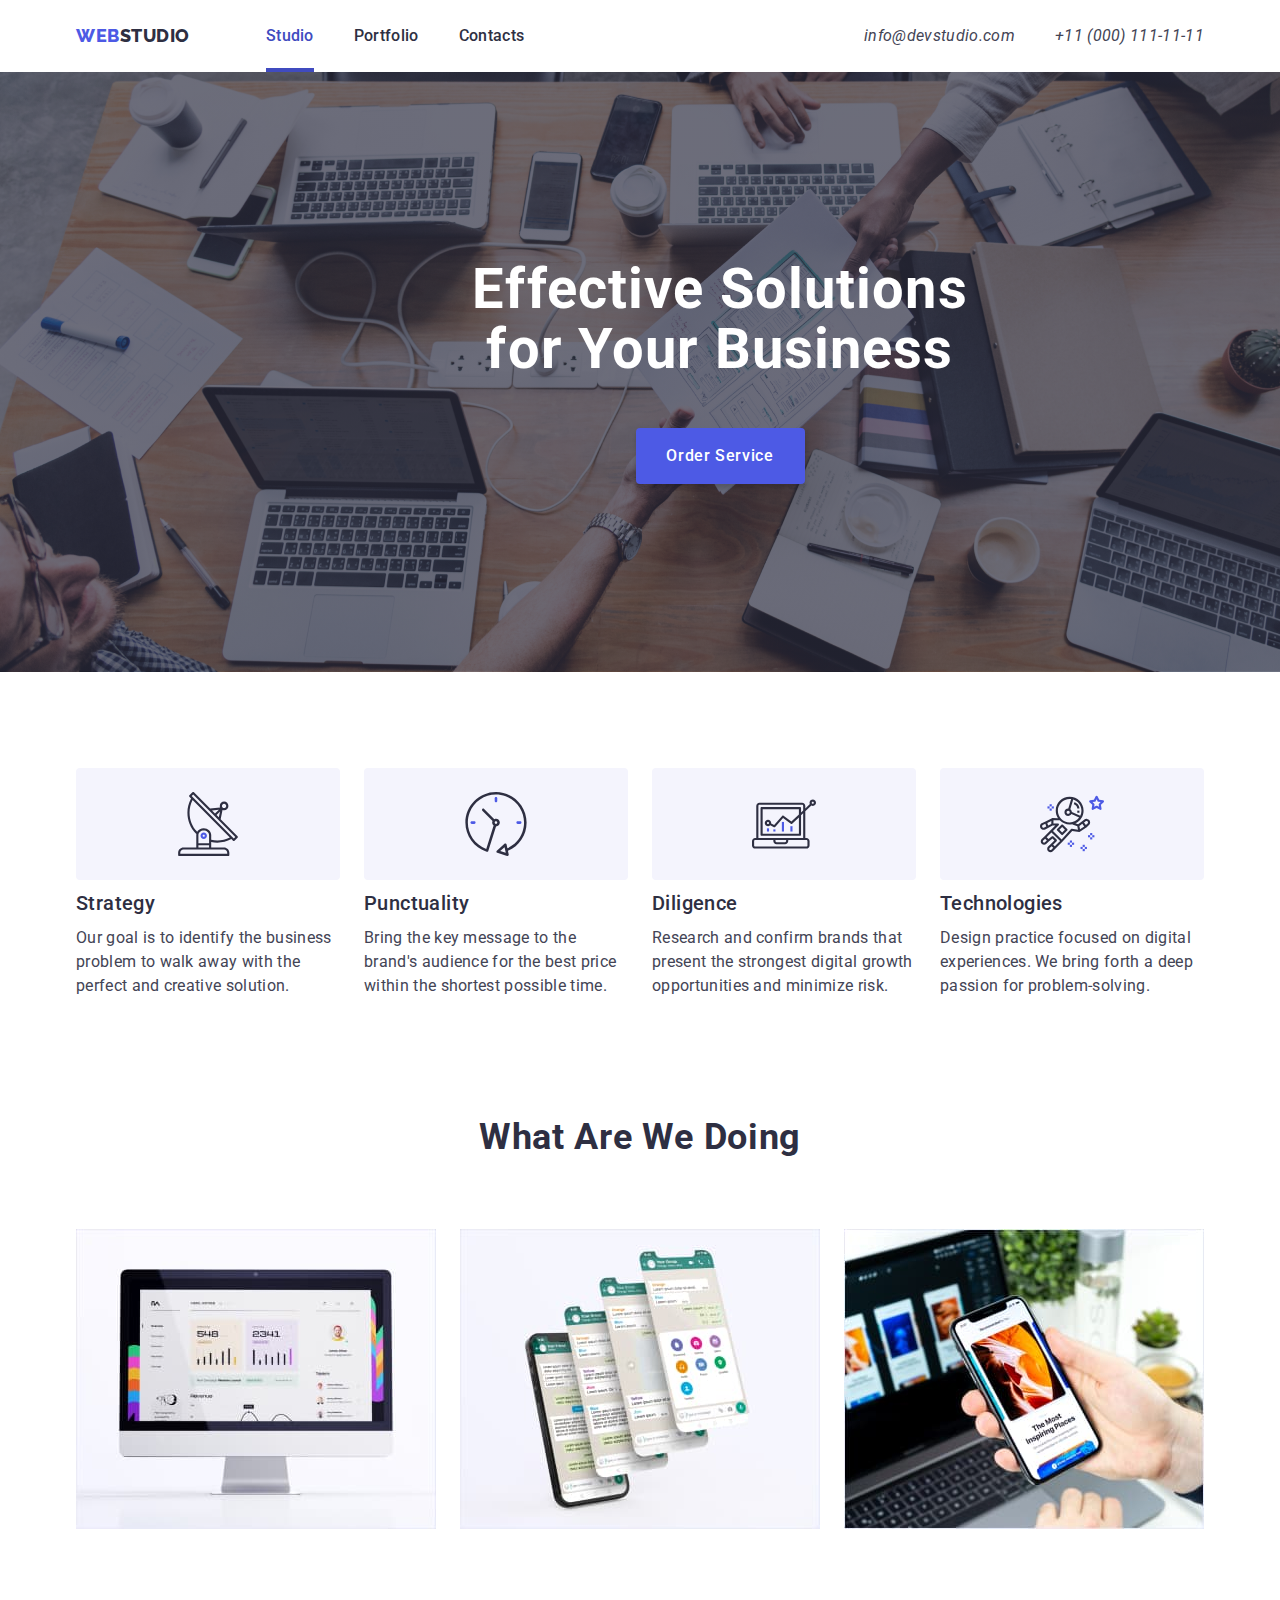
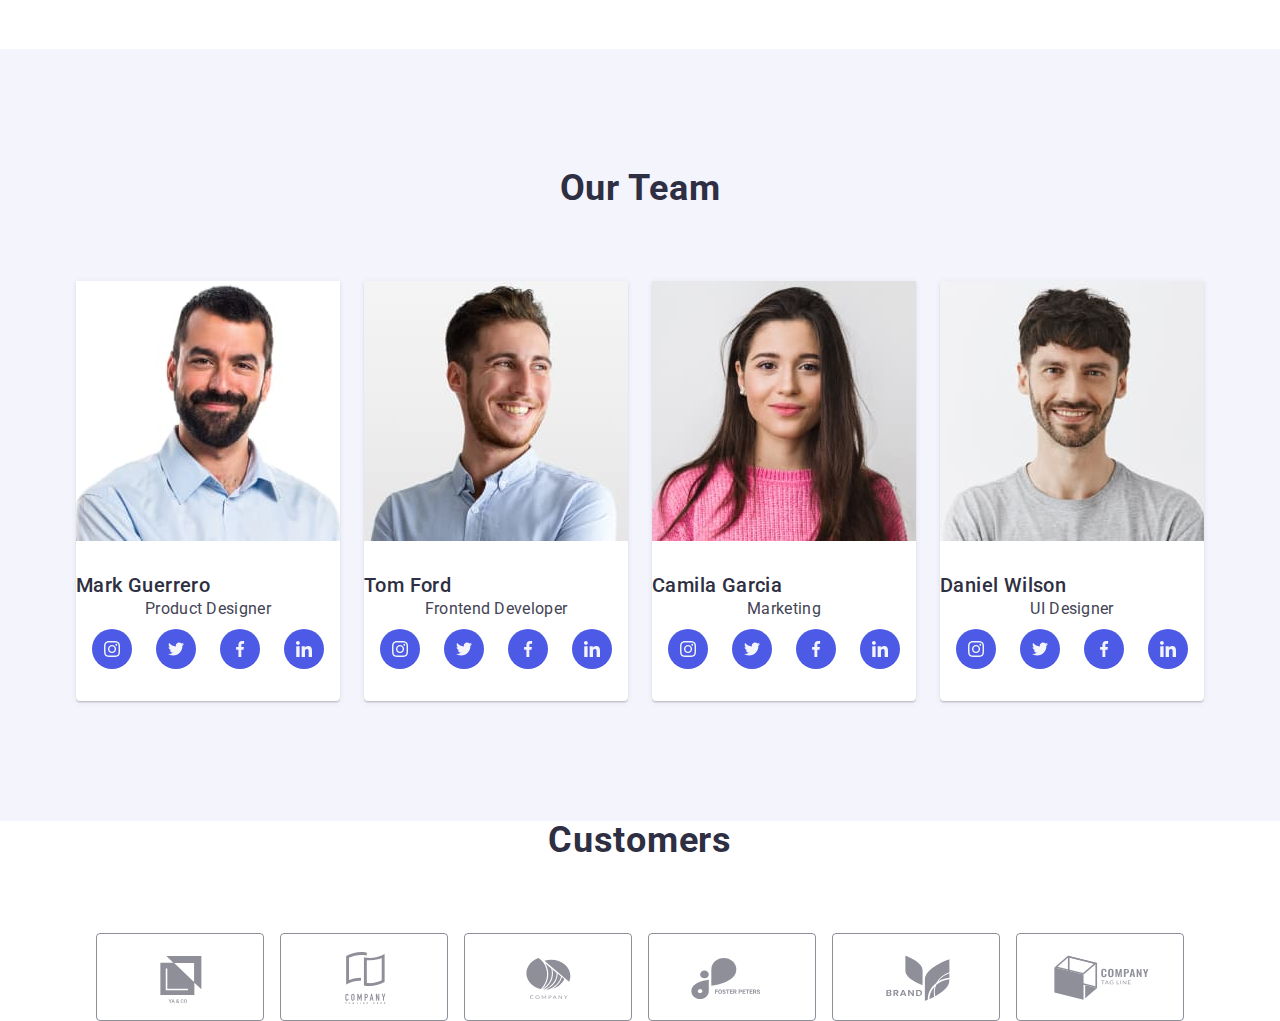
==== commit ca5d449c: "commit - bez footer" ====
--- a/index.html
+++ b/index.html
@@ -214,8 +214,9 @@
 </section> 
 
 <!-- //////////////////// FO-SECTION   ////////////////// -->
-<!-- <section class="section-fo">
-    <div class="container">
+
+<section class="section-fo">
+    <div class="container ourteam-container">
             <h2 class="name-sektion-fo">Our Team</h2>
         <ul class="section-fo-list list">
 
@@ -392,13 +393,13 @@
             </li>
         </ul>
         </div>
-</section>  -->
+</section>  
 
 
 <!-- ////////////////////  FIVE SECTION   ////////////////// -->
 
-<!-- <section class="customer section">
-    <div class="container">
+<section class="customer section">
+    <div class="container customer-container">
         <h2 class="customers">Customers</h2>
             <ul class="client-list list">
 
@@ -447,7 +448,7 @@
             </ul>
     </div>
 </section>
-</main> -->
+</main>
 <!-- //////////////////// FOOTER   ////////////////// -->
 
 <!-- <footer class="footer-site">
--- a/css/styles.css
+++ b/css/styles.css
@@ -72,14 +72,14 @@
      display: flex;
 } 
 
-/* .container {
+.container {
     width: 1158px;
     padding-left: 15px;
     padding-right: 15px;
     align-items: center;
     margin-left: auto;
     margin-right: auto;
-}  */
+}  
 h3 {
     font-family: 'Roboto';
     font-style: normal;
@@ -435,7 +435,7 @@
 
 @media only screen and (min-width: 1199px) {
     .container {
-            width: 1199px; 
+            width: 1158px; 
             padding-left: 15px;
             padding-right: 15px;
             align-items: center;
@@ -675,12 +675,17 @@
     .section-three {
             display: none;
         }
+
+                .name-sektion-fo {
+                    margin-left: auto;
+                    margin-right: auto;
+                }
 }
 @media screen and (min-width: 1199px){
 .section-three {
     padding-bottom: 120px; 
     width: 1128;
-}
+  }
 }
 
 .name-sektion-two,
@@ -703,27 +708,46 @@
     padding: 0;
 }
 
-.tree-elem {
+/* .tree-elem {
     width: calc((100% - 48px) / 3 );
-}
+} */
 
 /*  /////////   INDEX   SECTION 4  ////////////  */
+
+
 .cardcontent {
     display: flex; 
-    gap: 24px;
+    gap: 24px; 
     /* row-gap: 74px; */
     /* max-height: 24px; */
     justify-content: center;
     background-position: center;
     margin-top: 8px; 
-}
-  
-.section-five {
-    padding-top: 120px;
-    padding-bottom: 120px;
-}
-@media screen and (min-width: 768px) {
-
+} 
+
+.section-fo-list {
+    /* min-width: 764px; */
+     display: flex;
+    flex-wrap: wrap;
+    justify-content: center;
+    gap: 24px;
+    padding: 0; 
+    /* width: calc((100% - 24px) / 2)  */
+}
+
+
+@media screen and (max-width: 768px) {
+    .ourteam-container {
+        width: 428px;
+     }
+}
+
+@media screen and (min-width: 768px) and (max-width: 1199px) {
+    .ourteam-container {
+        width: 582px;
+    }
+
+}
 .section-fo {
         padding-top: 120px;
         padding-bottom: 120px;
@@ -735,21 +759,37 @@
             background-color: var(--base-wait-color);
             box-shadow: 0px 1px 6px rgba(46, 47, 66, 0.08), 0px 1px 1px rgba(46, 47, 66, 0.16), 0px 2px 1px rgba(46, 47, 66, 0.08);
             border-radius: 0px 0px 4px 4px;
-            /* width: calc((100% - 72px) / 2); */
-        }
-}
+           
+        }  
+
+
+@media screen and (min-width: 768px) and (max-width: 1199px) {
+   
+        
+    
+/* .section-fo-list { */
+    /* width: 582px; */
+    /* display: flex; 
+    flex-wrap: wrap;
+    justify-content: center; 
+    gap: 24px;
+    padding: 0; */
+    /* width: calc((100% - 24px) / 2)  */
+
+           
+            /* flex-wrap: wrap;
+            column-gap: 16px;
+            row-gap: 72px; */
+            /* gap: 24px;; */
+        
+/* } */
  .name-sektion-fo-elem {
     margin-bottom: 8px;
     text-align: center;
     
 } 
 
-.section-fo-list {
-    display: flex;
-    gap: 24px;
-    padding: 0;
-}
-
+}
 /* .section-fo-list-elem {
     background-color: var(--base-wait-color) ;
     box-shadow: 0px 1px 6px rgba(46, 47, 66, 0.08), 0px 1px 1px rgba(46, 47, 66, 0.16), 0px 2px 1px rgba(46, 47, 66, 0.08);
@@ -768,11 +808,6 @@
 }
 
 /* ////////////////  CUSTOMERS LIST  5 SECTION ////////////// */
-.customer {
-    padding-top: 120px;
-    padding-bottom: 120px;
-}
-
 .customers {
     text-align: center;
     font-family: 'Roboto';
@@ -782,11 +817,36 @@
     letter-spacing: 0.02em;
     color: #2E2F42;
     line-height: 1.1;
-}
-
+    margin-left: auto;
+        margin-right: auto;
+}
+@media screen and (max-width: 768px) {
+    .customer-container {
+            width: 428px;
+        }
+     
+
+.customer {
+    padding-top: 120px;
+    padding-bottom: 120px;
+}
+
+
+} 
+
+@media screen and (min-width: 768px) and (max-width: 1199px) {
+    .customer-container {
+        width: 582px;
+    }
+    
+}
 .client-list {
 display: flex;
-gap: 24px;;
+flex-wrap: wrap;
+column-gap: 16px;
+row-gap: 72px;
+justify-content: center;
+/* gap: 24px;; */
 } 
 
 .client-link {
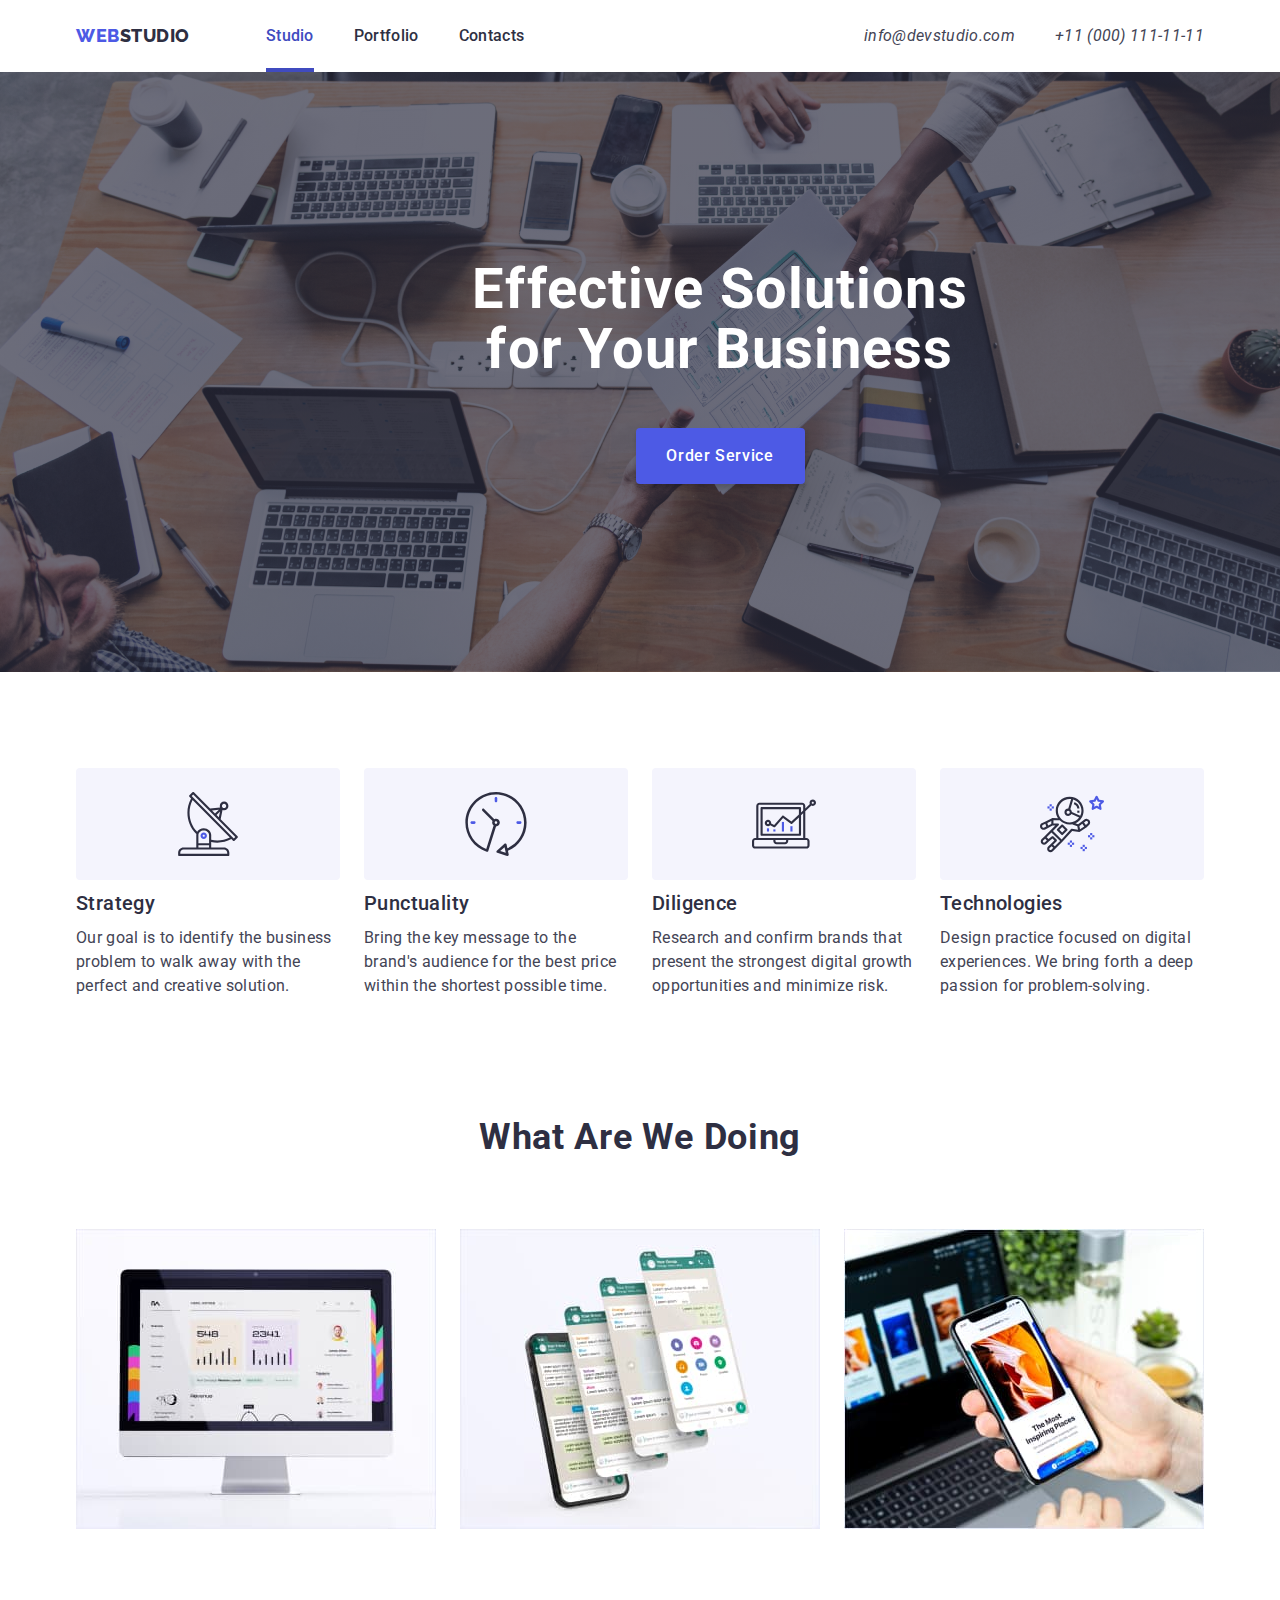
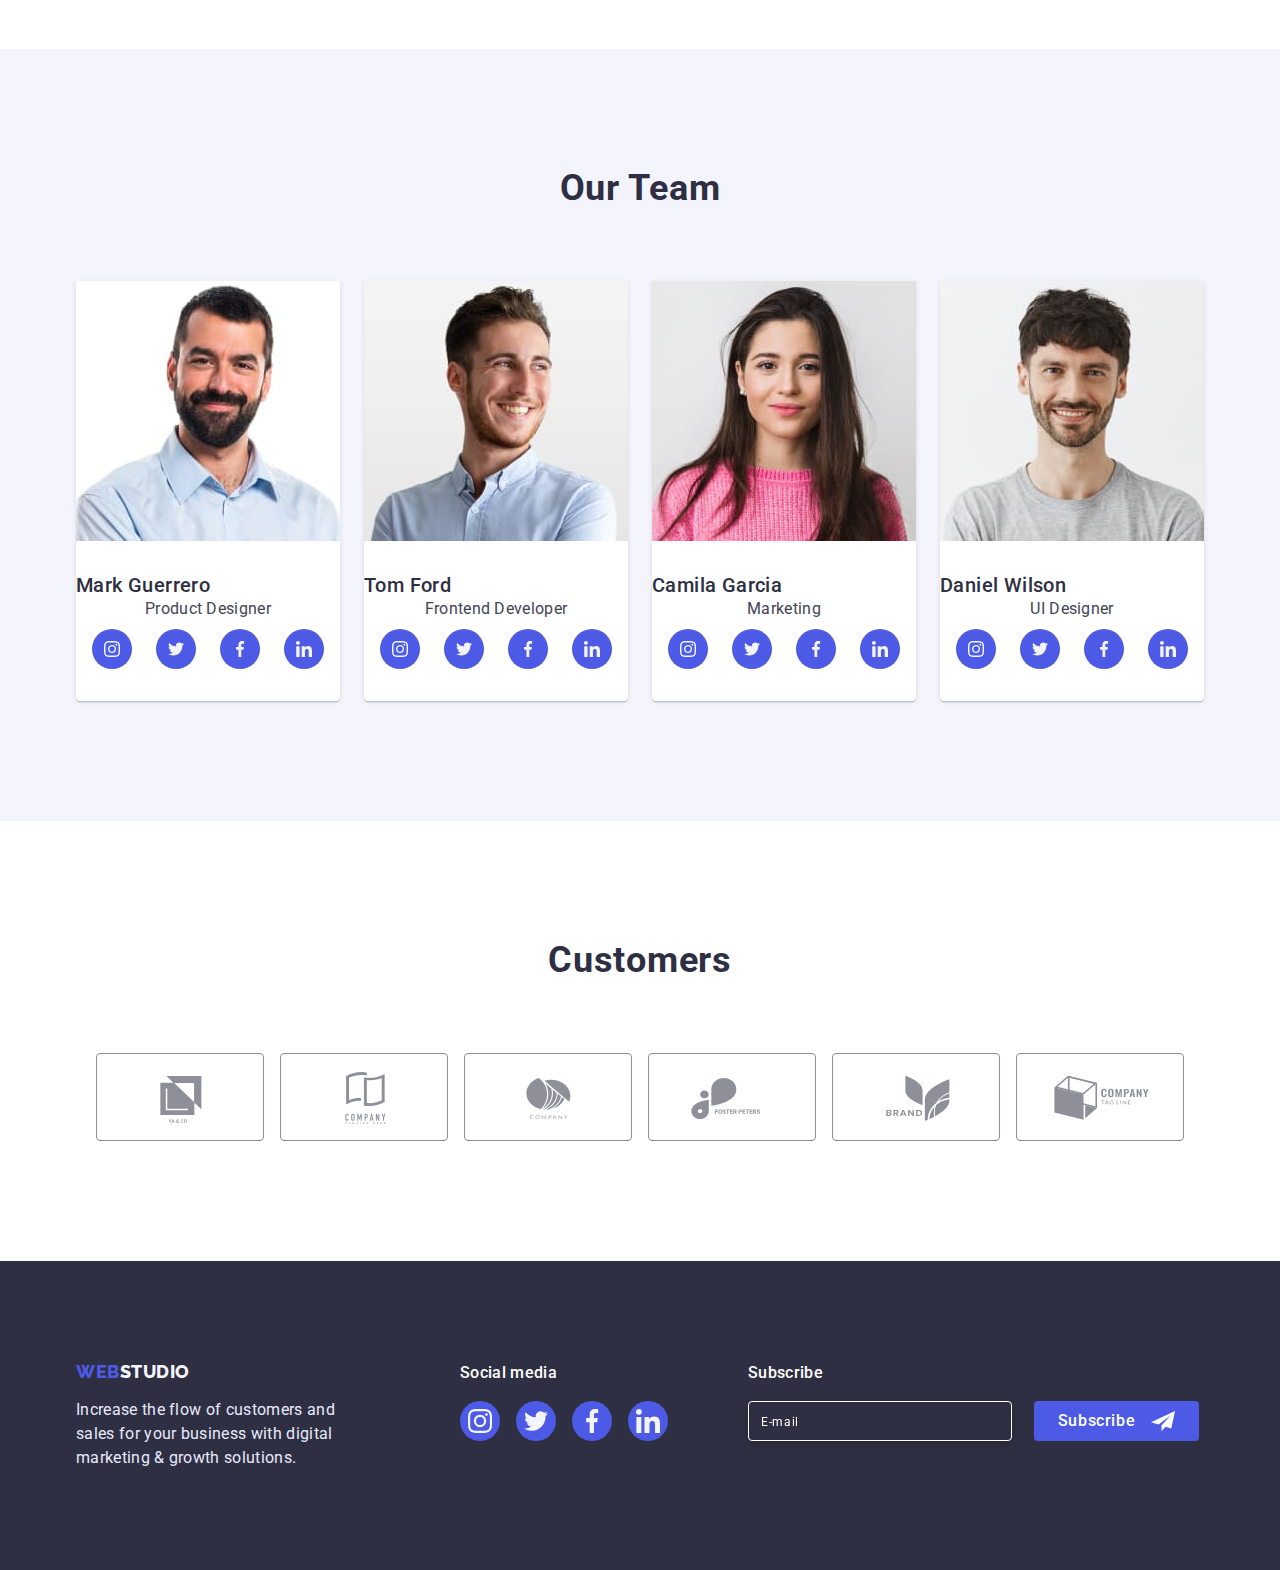
==== commit f8a33802: "commit 1" ====
--- a/index.html
+++ b/index.html
@@ -451,15 +451,15 @@
 </main>
 <!-- //////////////////// FOOTER   ////////////////// -->
 
-<!-- <footer class="footer-site">
-    <div class="footer-container container"> -->
+<footer class="footer-site">
+    <div class="footer-container container"> 
 <!--  ============  footer left block    ==========  -->
-                <!-- <div class="footer-left">
+                <div class="footer-left">
                     <a class="futer-logo-link link" href="./index.html">Web<span class="span-logo">Studio</span></a>
                     <p class="footer-text text">Increase the flow of customers and sales for your business with digital marketing & growth solutions.</p> 
-                </div> -->
+                </div>
 <!--  ============  footer right block    ==========  -->
-                <!-- <div class="footer-right">
+                 <div class="footer-right">
                     <p class="social-media text">Social media</p>
                  
                     <ul class="cardconten-futer list">
@@ -496,21 +496,21 @@
                         </li>
                     </ul>
             
-                </div> -->
+                </div> 
 <!--   ====================  footer next right block   ================      -->
 
-                <!-- <div class="footer-right-next">
+                <div class="footer-right-next">
                    
                     <p class="subscribe-media text">Subscribe</p>
                 
                   <form class="contact-futer">
-                    <label class="footer-form-field"> -->
+                    <label class="footer-form-field"> 
                        
-                        <!-- <span class="modal-form-wrapper"> -->
-                            <!-- <input id="email" type="text" class="footer-form-input" placeholder="E-mail" required pattern="^[a-z]+"> -->
-                            <!-- <span class="madal-form-input-desk">E-mail</span> -->
-                        <!-- </span> -->
-                    <!-- </label>
+                        <span class="modal-form-wrapper">
+                            <input id="email" type="text" class="footer-form-input" placeholder="E-mail" required pattern="^[a-z]+"> 
+                            <!-- <span class="madal-form-input-desk">E-mail</span>  -->
+                        </span>
+                    </label>
 
                         <button class="footer-button-subscribe">Subscribe
                          <svg  width="24" height="24">
@@ -522,7 +522,7 @@
                
                 </div>
              </div>
-</footer>  -->
+</footer>  
 
 
 <!-- //////  =========  MODAL WINDOW   ==========  /////////// -->
--- a/css/styles.css
+++ b/css/styles.css
@@ -507,7 +507,7 @@
 /* ========= MOBILE ======= ????? */
 @media screen and (max-width:768px) {
      .container { 
-      max-width: 768px; 
+      max-width: 480px; 
       display: flex;
       flex-wrap: wrap;
       gap: 24px;
@@ -820,18 +820,15 @@
     margin-left: auto;
         margin-right: auto;
 }
+
+.customer {
+    padding-top: 120px;
+    padding-bottom: 120px;
+}
 @media screen and (max-width: 768px) {
     .customer-container {
             width: 428px;
         }
-     
-
-.customer {
-    padding-top: 120px;
-    padding-bottom: 120px;
-}
-
-
 } 
 
 @media screen and (min-width: 768px) and (max-width: 1199px) {
@@ -1034,6 +1031,8 @@
 /*  ////////////////   FUTER  ///////////////////  */
 
  .footer-site {
+   
+
     background-color: var(--navy-blue);
     padding-top: 100px;
     padding-bottom: 100px; 
@@ -1044,8 +1043,75 @@
 display: flex; 
 align-items: baseline;
 }
-
-
+/* ===============  FOOTER  ======================== */
+@media screen and (max-width: 768px) {
+        .footer-container {
+            width: 428px;
+        
+    display: flexbox;
+    justify-content: center;
+    flex-direction: column;
+    margin-left: auto;
+    margin-right: auto;
+    align-items: center;
+}
+
+.social-media,
+.subscribe-media {
+    /* align-items: center; */
+    margin-left: auto;
+    margin-right: auto;  
+}
+.contact-futer { 
+    flex-direction: column;
+}
+
+.footer-button-subscribe {
+    margin-left: 50px;
+}
+
+.social-media,
+.subscribe-media {
+    text-align: center; 
+}
+
+.futer-logo-link {
+    text-align: center;
+}
+
+.footer-left {
+    /* margin-right: 120px; */
+    margin-bottom: 50px; 
+}
+
+.footer-right {
+    /* margin-right: 80px; */
+    margin-bottom: 50px;                      
+}
+}
+
+@media screen and (min-width: 768px) and (max-width: 1199px) {
+    .footer-container {
+        width: 582px;
+    }
+
+}
+
+@media screen and (min-width: 1199px) {
+    .footer-container {
+            width: 1158px;
+        }
+
+.footer-left {
+    margin-right: 120px;                      
+    /* margin-bottom: 50px;  */
+}
+.footer-right {
+    margin-right: 80px;
+    /* margin-bottom: 50px;                */
+        }
+}
+/* ======================================== */
 .footer-site .logo{
 display: inline-block;
 }
@@ -1061,6 +1127,9 @@
     color: var(--iris);
     display: block;
     margin-bottom: 16px;
+
+    /* padding-left: 52px; */
+    /* text-align: center; */
 }
 .footer .logo:hover,
 .footer .logo:focus {
@@ -1092,19 +1161,20 @@
         /* text-decoration: none;       */
 }
 
-.footer-left {
-    margin-right: 120px;
-}
-
-.footer-right {
-    margin-right: 80px;
-}
+/* .footer-left {
+    margin-right: 120px;                      
+    margin-bottom: 50px; 
+} */
+
+
 
 .social-media,
 .subscribe-media {
 font-weight: 500;
 color: var(--base-wait-color);
 margin-bottom: 16px;
+
+/* text-align: center; */
 }
 
 
@@ -1188,6 +1258,7 @@
 .contact-futer {
     display: flex;
     gap: 22px;
+    /* flex-direction: column; */
 }
 
 .footer-button-subscribe {
@@ -1208,6 +1279,8 @@
 border-color: transparent;
 background-color: var(--iris);
 transition: background-color var(--animation);
+
+/* margin-left: 51px; */
 
 }
 
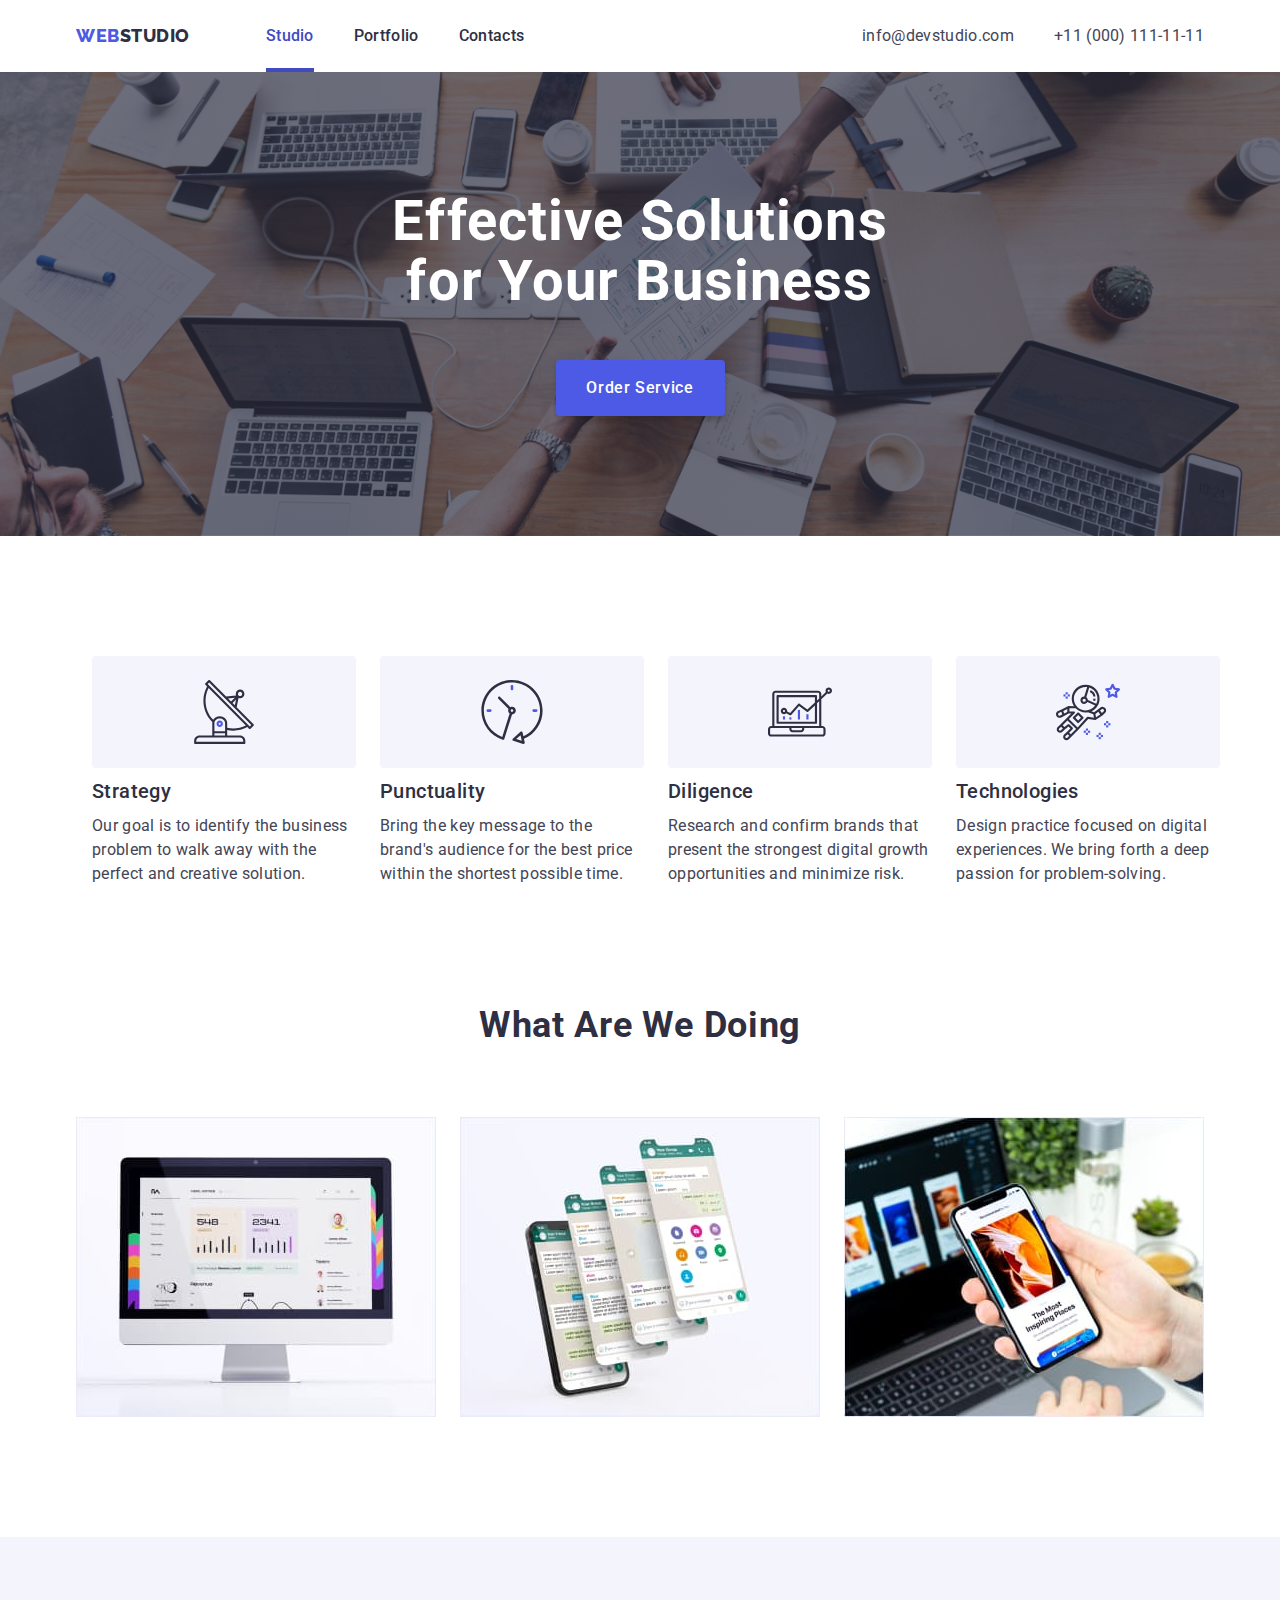
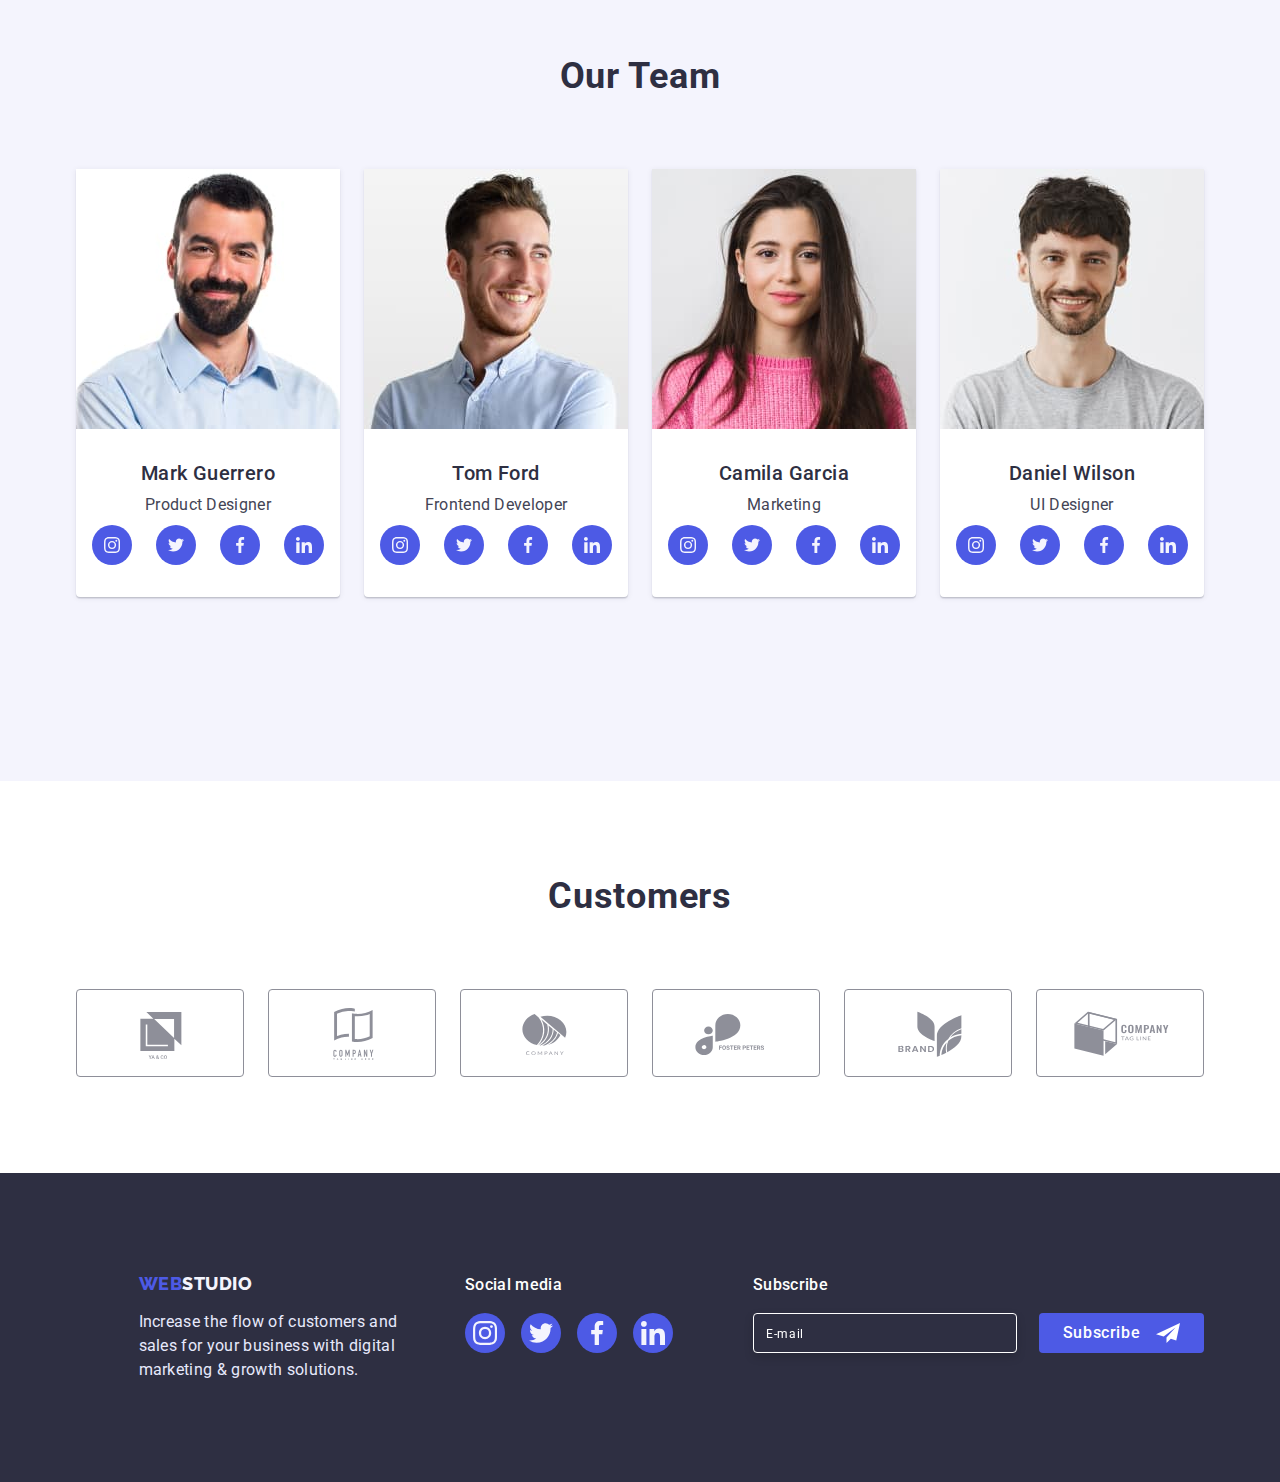
==== commit b0fd6c64: "commit without modale" ====
--- a/index.html
+++ b/index.html
@@ -20,7 +20,6 @@
 </head>
 <body>
 <!-- ==============================  PAGE - HEADER  ================== -->
-<!--  ===========   menu mobile  ========= -->
 
 <header class="page-header">
     <div class="divheadindex container">  
@@ -42,6 +41,8 @@
         </ul> 
         <!-- </div> -->
     </nav> 
+
+
     <!-- ===============   MENU MOBILE  ================ -->
 
     
@@ -54,7 +55,7 @@
     </button>
 
 
-   <!-- ===============   MENU MOBILE  ================ -->
+  
     <address class="address">
         <!-- <div class="menu-address"> -->
         <ul class="menu list">
@@ -68,6 +69,8 @@
          <!-- </div> -->
 </address>
 </div>
+
+<!-- ===============   MENU MOBILE  =========================== -->
 <!-- ========================= mobile menu ==================== -->
     <div class="mobile-menu js-menu-container">
         <div class="container mobile-menu-container">
@@ -76,9 +79,10 @@
                 <use href="./images/icons.svg#icon-close-black"></use>
             </svg>
         </button>
+        <div class="modale-nav">
         <ul class="mobile-menu-nav">
             <li class="mobile-menu-element list">
-                <a class="menu-link first link" href>Studio</a>
+                <a class="menu-link first link" href="">Studio</a>
             </li>
             <li class="mobile-menu-element list">
                 <a class="menu-link first link" href="">Portfolio</a>
@@ -87,12 +91,14 @@
                 <a class="menu-link first link" href="">Contacts</a>
             </li>
         </ul>
-        <!-- <div class="mobile-menu-contact"> -->
+        </div>
+        <div class="mobile-menu-contact">
             <ul class="mobile-menu-contact-list">
-                <li class="phone-number">+11 (000) 111-11-11</li>
-                <li class="mobile-menu-email">info@devstudio.com</li>
+                <li class="modale-contact phone-number">+11 (000) 111-11-11</li>
+                <li class="madale-contact mobile-menu-email">info@devstudio.com</li>
             </ul>
-        <!-- </div> -->
+        </div>
+        <div class="modale-social-link">
         <ul class="mobile-cardcontent list">
             <li class="li-footer"><a class="socials-link link" href="https://instagram.com" target="_blank"
                     rel="noopener noreferrer" aria-label="Instagram icon">
@@ -127,7 +133,7 @@
             </li>
         </ul>
         </div>
-
+</div>
         
     </div>
 </header>
@@ -218,7 +224,7 @@
 <section class="section-fo">
     <div class="container ourteam-container">
             <h2 class="name-sektion-fo">Our Team</h2>
-        <ul class="section-fo-list list">
+        <ul class="section-fo-list list-ouer list">
 
             <li class="section-fo-list-elem">
             <img src="./images/photo1.jpg" alt="cute cat" width="264">
--- a/css/styles.css
+++ b/css/styles.css
@@ -81,18 +81,21 @@
     margin-right: auto;
 }  
 h3 {
-    font-family: 'Roboto';
-    font-style: normal;
+    /* font-family: 'Roboto';
+    font-style: normal; */
     font-weight: 500;
     font-size: 20px;
     line-height: 24px;
     /* identical to box height, or 120% */
+    text-align: center;
 
     letter-spacing: 0.02em;
 
     /* NAVY BLUE */
 
     color: var(--navy-blue);
+
+    margin-bottom: 8px;
 }
 
 .visually-hidden {
@@ -184,7 +187,18 @@
 
 /* 0px - 767px */
  @media screen and (max-width: 767px) {
-    
+    .divheadindex {
+        max-width: 480px;
+            align-items: center;
+            /* justify-content: space-between; */
+            padding: 0 15px;
+        }
+
+     .container {
+        max-width: 480px;
+        padding-top: 12px;
+    } 
+     
     .menu {
         display: none;
     } 
@@ -195,12 +209,7 @@
          }
 }
 
-   .divheadindex {
-    display: flex;
-    align-items: center;
-    /* justify-content: space-between; */
-    padding: 0 15px;
-   } 
+  
 
    .menu-toggle {
        min-height: 40px;
@@ -260,6 +269,7 @@
         margin-right: auto;
     } 
         .address>.list {
+            font-style: normal;
             /* display: flex; */
             gap: 40px;
             align-items: center;
@@ -343,7 +353,63 @@
 .btn:focus {
 background-color: var(--ocean); 
 }
+/* ===========  MOBILE MENU  ================================ */
+ .mobile-menu.is-open {
+     opacity: 1;
+     visibility: visible;
+     pointer-events: auto;
+     color: crimson;
+ }
+
+.mobile-menu-container {
+    position: relative;
+    margin-bottom: 284px;
+    WIDTH: 320px;
+}
+
+.mobile-menu {
+    /* max-width: 320px; */
+    display: flex;
+    flex-wrap: wrap;
+    /* flex-direction: column;
+  gap: 40px;
+  padding: 0;
+  margin-bottom: auto;
+  list-style: none; */
+}
+
+.mobile-menu-nav {
+    padding: 0;
+}
+
+
+/* .mobile-cardcontent {
+    position: relative;
+    display: flex;
+    gap: 56px; */
+    /* max-height: 24px; */
+    /* background-position: center;
+    margin-top: 48px;
+} */
+
+
+
+.mobile-menu-contact-list {
+    list-style: none;
+    padding: 0;
+    text-decoration: none;
+    position: relative;
+
+}
+
+.container {
+    padding: 0;
+    /* margin-left: 40px; */
+}
 /* ============================    TEST HERO   ================= */
+/* .hero-image {
+    width: 768px;
+}  */
 /* 320 < Screen <480 */
 /* @media only screen and (max-width: 480px) { */
     /* .container {
@@ -354,14 +420,17 @@
             margin-left: auto;
             margin-right: auto;
         } */
+
+
 @media only screen and (max-width: 768px) { 
     .hero-image {
-        /* width: 480px;  */
+        /* width: 428px;    */
+        /* min-width: 320px; */
         background-size: cover;
         background-position: center;
 
         background-image: linear-gradient(rgba(46, 47, 66, 0.7), rgba(46, 47, 66, 0.7)), url('../images/hero/image428.png');
-        /* max-width: 480px; */
+        
                 margin-left: auto;
                 margin-right: auto;
                 padding-top: 112px;
@@ -370,10 +439,10 @@
                 background-size: cover;
                 text-align: center;
                 /* padding: 188px 0; */
-                margin-bottom: 96px;
+                /* margin-bottom: 96px; */
     }
 
-     @media (min-device-pixel-ratio: 2),
+     @media (min-device-pixel-ratio: 2), (-webkit-min-device-pixel-ratio: 2),
     (min-resolution:192dpi),
     (min-resolution: 2dppx) { 
         .hero-image {  
@@ -386,56 +455,37 @@
  }  
 
 
-@media only screen and (min-width: 768px) {
-    
-
-    .hero-image {
+@media only screen and (min-width: 768px) {  
+.hero-image {
         /* display: flex; */
         flex-wrap: wrap;
         justify-content: center;
-        /* width: 768px; */
-        /* background-image: url(../images/hero/mage768.jpg); */
-        /* background-color: #4f26c2;  */
-/* background-color: chocolate; */
+        
         background-image: linear-gradient(rgba(46, 47, 66, 0.7), rgba(46, 47, 66, 0.7)), url('../images/hero/mage768.jpg');
-            /* max-width: 768px;  */
+            /* width: 768px; */
             background-position: center;
             margin-left: auto;
             margin-right: auto;
             background-repeat: no-repeat;
             background-size: cover;
             text-align: center;
-            padding: 188px 0;
-            margin-bottom: 96px;
-    }
-
-    @media (min-device-pixel-ratio: 2),
-    (min-resolution:192dpi),
-    (min-resolution: 2dppx) {
-        .hero-image {
+            padding: 120px 0;
+}
+  @media (min-device-pixel-ratio: 2), (-webkit-min-device-pixel-ratio: 2),
+       (min-resolution:192dpi),
+       (min-resolution: 2dppx) {
+    .hero-image {
             /* background-image: url(../images/hero/mage768@2x.jpg); */
             background-image: linear-gradient(rgba(46, 47, 66, 0.7), rgba(46, 47, 66, 0.7)), url('../images/hero/mage768@2x.jpg');
         }
                
                                  
 }
-
- .hero-imag-name {
-     margin-left: auto;
-     margin-right: auto;
-     max-width: 768px;
-     margin-bottom: 48px;
-     font-size: 56px;
-     line-height: 1.07;
-     text-align: center;
-     letter-spacing: 0.02em;
-     color: var(--base-wait-color);
- }
 }
 
 @media only screen and (min-width: 1199px) {
     .container {
-            width: 1158px; 
+            min-width: 1158px; 
             padding-left: 15px;
             padding-right: 15px;
             align-items: center;
@@ -443,11 +493,11 @@
             margin-right: auto;
         } 
     .hero-image {
-        width: 1440px; 
+        max-width: 1440px; 
         background-image: linear-gradient(rgba(46, 47, 66, 0.7), rgba(46, 47, 66, 0.7)), url('../images/hero/dark-bg_desktop.jpg'); 
     }
 
-    @media (min-device-pixel-ratio: 2),
+    @media (min-device-pixel-ratio: 2), (-webkit-min-device-pixel-ratio: 2),
     (min-resolution:192dpi),
     (min-resolution: 2dppx) {
         .hero-image {
@@ -505,13 +555,19 @@
 /* =========================   TEST   ===================================== */
 /* =====================  SECOND-SECTION   ================================ */
 /* ========= MOBILE ======= ????? */
-@media screen and (max-width:768px) {
+
+@media screen and (max-width: 768px) {
+    .section-two-no-name {
+            padding-top: 96px;
+            padding-bottom: 96px;
+        }
      .container { 
       max-width: 480px; 
       display: flex;
       flex-wrap: wrap;
-      gap: 24px;
   } 
+} 
+
 .list-sekond-section {
     margin-left: 16px;
     margin-right: 16px;
@@ -520,6 +576,7 @@
     display: flex;
     flex-wrap: wrap;
     gap: 72px 24px;
+    justify-content: center;
 }
 .section-two-elem {
     display: flex;
@@ -535,22 +592,33 @@
     display: flex;
     align-items: center;
     justify-content: center;
-    margin-bottom: 8px;   
+    margin-bottom: 8px;  
+    line-height: 1.2; 
 }
 
 .icon-two-section {
     display: none;
 }
-}
-/* ======== TABLET  ================ */
+.section-two-text {
+    width: 100%;
+    font-weight: 500;
+} 
+
+/* ======== TABLET  SECOND-SECTION  ================ */
 @media screen and (min-width: 768px) and (max-width: 1199px) {
     .container { 
-        /* max-width: 768px; */
+        max-width: 768px;
         display: flex;
-        flex-wrap: wrap;
-        gap: 24px;
-    } 
-
+        flex-wrap: wrap; 
+        /* gap: 24px;  */
+        /* padding-top: 96px;
+        padding-bottom: 96px; */
+     }   
+
+          .section-two-no-name {
+              padding-top: 96px;
+              padding-bottom: 96px;
+          }
 .section-two-elem {
     display: flex;
     justify-content: center;
@@ -581,6 +649,7 @@
         /* display: block; */
         font-weight: 700;
             font-size: 36px;
+            line-height: 1.2;
         align-items: flex-start;
         justify-content: flex-start;
         margin-bottom: 8px;
@@ -590,23 +659,28 @@
 
    .section-two-text {
        width: 100%;
-       font-size: 16px;
        line-height: 1.5;
+      font-weight: 500;
        /* flex: none;
         order: 1;
         align-self: stretch;
         flex-grow: 0 */
    }
 
-/* =======  DESCTOP  ===================== */
+/* =======  DESCTOP SECOND-SECTION ===================== */
+
 @media only screen and (min-width: 1199px) {
+    .section-two-no-name {
+        padding-top: 120px;
+        padding-bottom: 120px;
+    }
     .list-sekond-section {
         width: 100%;
       /* width: 356px; */
         display: flex;
         flex-wrap: wrap;
         gap: 72px 24px;
-        padding-bottom: 120px;
+        /* padding-bottom: 120px; */
     }
 
     .section-two-elem {
@@ -644,6 +718,14 @@
              justify-content: flex-start;
              margin-bottom: 8px;
          }
+                 .section-two-text {
+                     width: 100%;
+                     /* font-family: 'Roboto';
+            font-style: normal;*/
+                     font-weight: 400;
+                     /* font-size: 16px;
+            line-height: 1.5; */
+                 }
 
 }
 
@@ -653,17 +735,10 @@
 }
 
 
-.section-two-text {
-    width: 100%;
-    /* font-family: 'Roboto';
-    font-style: normal;
-    font-weight: 400; */
-    font-size: 16px;
-    line-height: 1.5;
-}
-
-
-/*  //////////////-- INDEX -- SECTION 3 ---////////////////  */
+
+
+/*  //////////////-- INDEX -- SECTION 3  mobile,tablet=0  ---//////////  */
+
 @media screen and (max-width: 768px) {
     .section-three {
             display: none;
@@ -708,30 +783,33 @@
     padding: 0;
 }
 
-/* .tree-elem {
-    width: calc((100% - 48px) / 3 );
-} */
-
 /*  /////////   INDEX   SECTION 4  ////////////  */
-
-
+/*  ////////////////////  SECTION FO "Our Team" //////////////////////// !! */
+.section-fo-list-elem {
+    display: block;
+    background-color: var(--base-wait-color);
+    box-shadow: 0px 1px 6px rgba(46, 47, 66, 0.08), 0px 1px 1px rgba(46, 47, 66, 0.16), 0px 2px 1px rgba(46, 47, 66, 0.08);
+    border-radius: 0px 0px 4px 4px;
+    margin-bottom: 64px;
+
+}
 .cardcontent {
-    display: flex; 
-    gap: 24px; 
+    display: flex;
+    gap: 24px;
     /* row-gap: 74px; */
     /* max-height: 24px; */
     justify-content: center;
     background-position: center;
-    margin-top: 8px; 
-} 
+    margin-top: 8px;
+}
 
 .section-fo-list {
     /* min-width: 764px; */
-     display: flex;
+    display: flex;
     flex-wrap: wrap;
     justify-content: center;
     gap: 24px;
-    padding: 0; 
+    padding: 0;
     /* width: calc((100% - 24px) / 2)  */
 }
 
@@ -739,75 +817,86 @@
 @media screen and (max-width: 768px) {
     .ourteam-container {
         width: 428px;
-     }
-}
+    }
+
+         .section-fo-list-elem {
+            margin-bottom: 72px;
+        } 
+} 
 
 @media screen and (min-width: 768px) and (max-width: 1199px) {
+    .list-ouer {
+         list-style: none;
+         padding: 0;
+        }
+
     .ourteam-container {
         width: 582px;
     }
 
 }
+
 .section-fo {
-        padding-top: 120px;
-        padding-bottom: 120px;
-        background-color: #f4f4fd;
-        
-    }
-        .section-fo-list-elem {
-            display: block;
-            background-color: var(--base-wait-color);
-            box-shadow: 0px 1px 6px rgba(46, 47, 66, 0.08), 0px 1px 1px rgba(46, 47, 66, 0.16), 0px 2px 1px rgba(46, 47, 66, 0.08);
-            border-radius: 0px 0px 4px 4px;
-           
-        }  
-
-
-@media screen and (min-width: 768px) and (max-width: 1199px) {
-   
-        
-    
-/* .section-fo-list { */
-    /* width: 582px; */
-    /* display: flex; 
-    flex-wrap: wrap;
-    justify-content: center; 
-    gap: 24px;
-    padding: 0; */
-    /* width: calc((100% - 24px) / 2)  */
-
-           
-            /* flex-wrap: wrap;
-            column-gap: 16px;
-            row-gap: 72px; */
-            /* gap: 24px;; */
-        
-/* } */
- .name-sektion-fo-elem {
-    margin-bottom: 8px;
-    text-align: center;
-    
-} 
-
-}
+    padding-top: 120px;
+    padding-bottom: 120px;
+    background-color: #f4f4fd;
+
+}
+
 /* .section-fo-list-elem {
-    background-color: var(--base-wait-color) ;
+    display: block;
+    background-color: var(--base-wait-color);
     box-shadow: 0px 1px 6px rgba(46, 47, 66, 0.08), 0px 1px 1px rgba(46, 47, 66, 0.16), 0px 2px 1px rgba(46, 47, 66, 0.08);
     border-radius: 0px 0px 4px 4px;
-    width: calc((100% - 72px) / 4);
-} */
+    margin-bottom: 64px;
+
+}  */
+
+
+@media screen and (min-width: 768px) and (max-width: 1199px) {
+
+    .name-sektion-fo-elem {
+        margin-bottom: 8px;
+        text-align: center;
+
+    }
+
+}
 
 .name-worker {
-padding: 32px 0; 
-border-radius: 0px 0px 4px 4px;
+    padding: 32px 0;
+    border-radius: 0px 0px 4px 4px;
 }
 
 .section-fo .text {
     letter-spacing: 0.02em;
     text-align: center;
-}
+    margin-bottom: 8px;
+}
+/* //////////////////////////////////////////////////////////////// */
 
 /* ////////////////  CUSTOMERS LIST  5 SECTION ////////////// */
+
+.client-list {
+    display: flex;
+    flex-wrap: wrap;
+     gap: 16px;
+    row-gap: 72px; 
+    justify-content: center;
+    /* gap: 24px;; */
+}
+
+.client-link {
+    display: flex;
+    align-items: center;
+    justify-content: center;
+    width: 168px;
+    height: 88px;
+    border: 1px solid var(--clients-icon-color);
+    border-radius: 4px;
+    color: #8e8f99;
+    transition: color var(--animation), border var(--animation);
+}
 .customers {
     text-align: center;
     font-family: 'Roboto';
@@ -822,43 +911,64 @@
 }
 
 .customer {
-    padding-top: 120px;
-    padding-bottom: 120px;
+    padding-top: 96px;
+    padding-bottom: 96px;
 }
 @media screen and (max-width: 768px) {
+    /* .client-list {
+        column-gap: 16px;
+        display: flex;
+        flex-wrap: wrap;
+        gap: 72px;
+        row-gap: 72px; 
+        justify-content: center;
+        gap: 24px;
+        padding: 0 20px;
+        } */
+
+    .client-link {
+            width: 190px; 
+        }
+
     .customer-container {
             width: 428px;
         }
 } 
+/* .client-list {
+    column-gap: 16px;
+} */
 
 @media screen and (min-width: 768px) and (max-width: 1199px) {
-    .customer-container {
+    /* .list {
+        padding: 0 20px;
+    } */
+   mer-container {
         width: 582px;
     }
+
+        .client-list {
+            column-gap: 24px;
+            padding: 0 20px;
+        }
     
 }
-.client-list {
-display: flex;
-flex-wrap: wrap;
-column-gap: 16px;
-row-gap: 72px;
-justify-content: center;
-/* gap: 24px;; */
+
+
+@media screen and (min-width: 1199px) {
+
+    .client-list {
+            gap: 24px;
+            justify-content: center;
+        }
+    
+        .custo
+    .customer {
+            padding-top: 100px;
+            padding-bottom: 100px;
+        }
+
 } 
 
-.client-link {
-    display: flex;
-    align-items: center;
-    justify-content: center;
-    width: 168px;
-    height: 88px;
-    border: 1px solid var(--clients-icon-color); 
-    border-radius: 4px; 
-    color: #8e8f99;
-    transition: color var(--animation), border var(--animation);
-    
-
-}
 
 .client-link:hover,
 .client-link:focus {
@@ -1031,22 +1141,45 @@
 /*  ////////////////   FUTER  ///////////////////  */
 
  .footer-site {
-   
-
     background-color: var(--navy-blue);
     padding-top: 100px;
-    padding-bottom: 100px; 
+    padding-bottom: 96px; 
 } 
 
 
 .footer-container {
 display: flex; 
 align-items: baseline;
+/* gap: 24px; */
 }
 /* ===============  FOOTER  ======================== */
+.footer-form-input {
+
+    font-weight: 400;
+    font-size: 16px;
+    line-height: 24px;
+    color: #FFFFFF;
+    letter-spacing: 0.04em;
+
+    outline: none;
+    width: 264px;
+    height: 40px;
+    padding-left: 12px;
+    font-style: #FFFFFF;
+    border: 1px solid #FFFFFF;
+    filter: drop-shadow(0px 4px 4px rgba(0, 0, 0, 0.15));
+    border-radius: 4px;
+    background-color: var(--navy-blue);
+}
 @media screen and (max-width: 768px) {
-        .footer-container {
-            width: 428px;
+    .footer-form-input {
+            width: 398px;
+        }
+
+.footer-container {
+        width: 428px;
+        margin-left: auto;
+        margin-right: auto;
         
     display: flexbox;
     justify-content: center;
@@ -1064,6 +1197,7 @@
 }
 .contact-futer { 
     flex-direction: column;
+    align-items: center;
 }
 
 .footer-button-subscribe {
@@ -1091,19 +1225,34 @@
 }
 
 @media screen and (min-width: 768px) and (max-width: 1199px) {
-    .footer-container {
-        width: 582px;
-    }
+ .footer-container {
+            width: 582px;
+            flex-wrap: wrap;
+                }
+
+.footer-left {
+        margin-bottom: 72px;
+        margin-right: 24px;
+    } 
+    
 
 }
 
 @media screen and (min-width: 1199px) {
+
+    .footer-site {
+            background-color: var(--navy-blue);
+            padding-top: 100px;
+            padding-bottom: 100px;
+        }
     .footer-container {
             width: 1158px;
+        
         }
 
 .footer-left {
-    margin-right: 120px;                      
+    margin-right: auto;  
+    margin-left: auto;                    
     /* margin-bottom: 50px;  */
 }
 .footer-right {
@@ -1181,10 +1330,9 @@
  .cardconten-futer {
         display: flex;
         gap: 16px; 
-        /* max-height: 24px; */
         justify-content: center;
         background-position: center; 
-         margin-top: 8px; 
+        padding: 0;
 }   
 
 
@@ -1225,24 +1373,7 @@
 }
 
 /* =====================  right second block ============== */
-.footer-form-input {
-
-        font-weight: 400;
-        font-size: 16px;
-        line-height: 24px;
-        color: #FFFFFF; 
-        letter-spacing: 0.04em;
-
-    outline: none;
-    width: 264px;
-    height: 40px;
-    padding-left: 12px;
-        font-style: #FFFFFF; 
-        border: 1px solid #FFFFFF;
-        filter: drop-shadow(0px 4px 4px rgba(0, 0, 0, 0.15));
-        border-radius: 4px;
-    background-color: var(--navy-blue);
-}
+
 
 .footer-form-input::placeholder  {
     color:#FFFFFF;
@@ -1272,15 +1403,13 @@
 gap: 16px;
 width: 165px;
 height: 40px;
-/* margin-left: 24px; */
 color: #FFFFFF;
 cursor: pointer;
 border-radius: 4px;
 border-color: transparent;
 background-color: var(--iris);
 transition: background-color var(--animation);
-
-/* margin-left: 51px; */
+margin: 0;
 
 }
 
@@ -1610,14 +1739,17 @@
   overflow: hidden;
 } */
 
-/* .mobile-menu {
-  display: flex;
-  flex-direction: column;
+.mobile-menu {
+    /* max-width: 320px; */
+        display: flex;
+        flex-wrap: wrap;
+  /* flex-direction: column;
   gap: 40px;
   padding: 0;
   margin-bottom: auto;
-  list-style: none;
-} */
+  list-style: none; */
+} 
+
 /* .mobile-menu-contacts {
   margin-bottom: 48px;
 } */
--- a/scss/main.css
+++ b/scss/main.css
@@ -24,7 +24,7 @@
   background-color: transparent;
   border: none;
   line-height: 0;
-}
+} 
 
 .mobile-menu-container {
   position: relative;
@@ -44,21 +44,19 @@
   letter-spacing: 0.02em;
   text-transform: capitalize;
   color: #2E2F42;
-  padding-top: 73px;
+  padding-top: 40px;
 }
 
-.mobile-menu-contact-list {
+/* .mobile-menu-contact-list {
   list-style: none;
   padding: 0;
   text-decoration: none;
-  position: relative;
-  padding-left: 40px;
-  margin-top: 284px;
-}
+  position: relative; */
+  /* padding-left: 40px; */
+  /* margin-top: 284px; */
+/* } */
 
 .phone-number {
-  font-family: "Roboto";
-  font-style: normal;
   font-weight: 700;
   font-size: 36px;
   line-height: 1.2;
@@ -74,14 +72,18 @@
   line-height: 1.2;
   letter-spacing: 0.02em;
   color: #434455;
+  margin-bottom: 40px;
+
+  width: 380px;
+  background-position: center;
 }
 
 .mobile-cardcontent {
+  width: 320px;
   position: relative;
   display: flex;
   gap: 56px;
   /* max-height: 24px; */
   background-position: center;
-  margin-top: 48px;
-  margin-left: 40px;
+  /* margin-left: 40px; */
 }/*# sourceMappingURL=main.css.map */